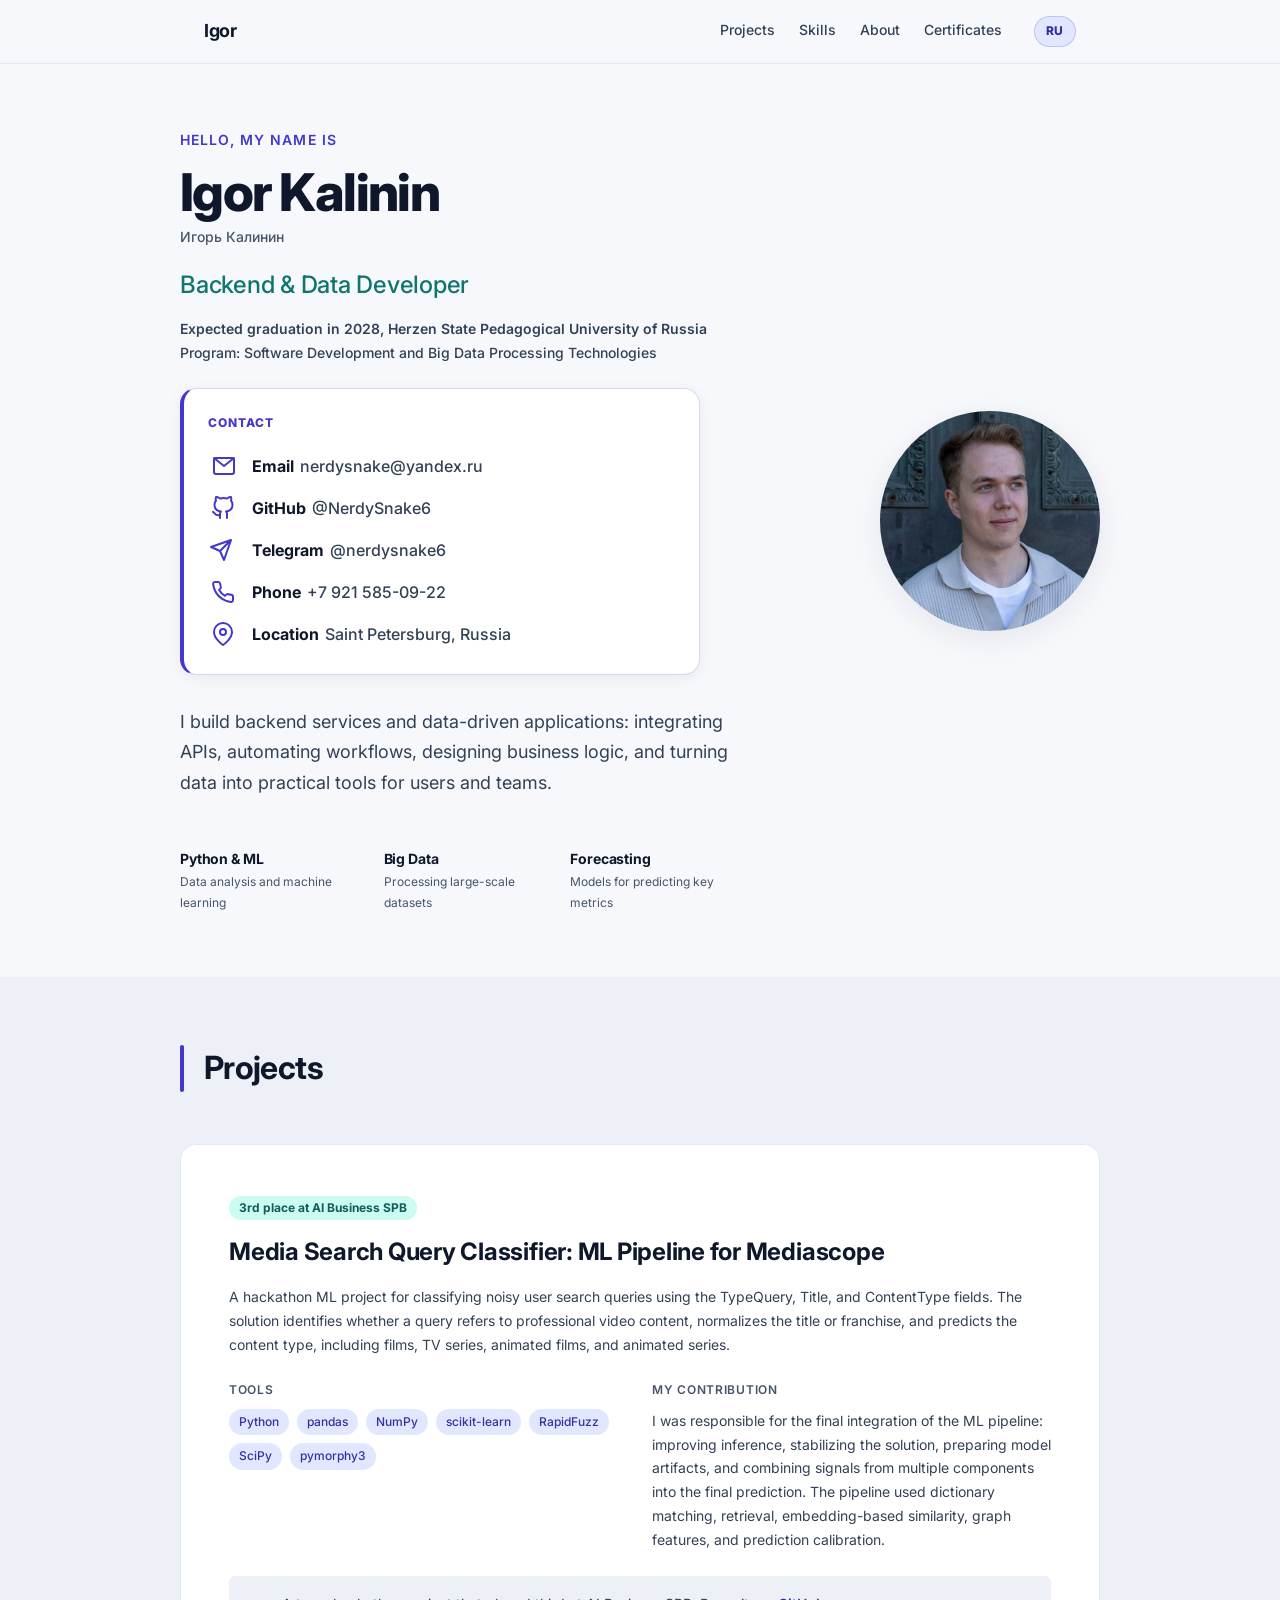
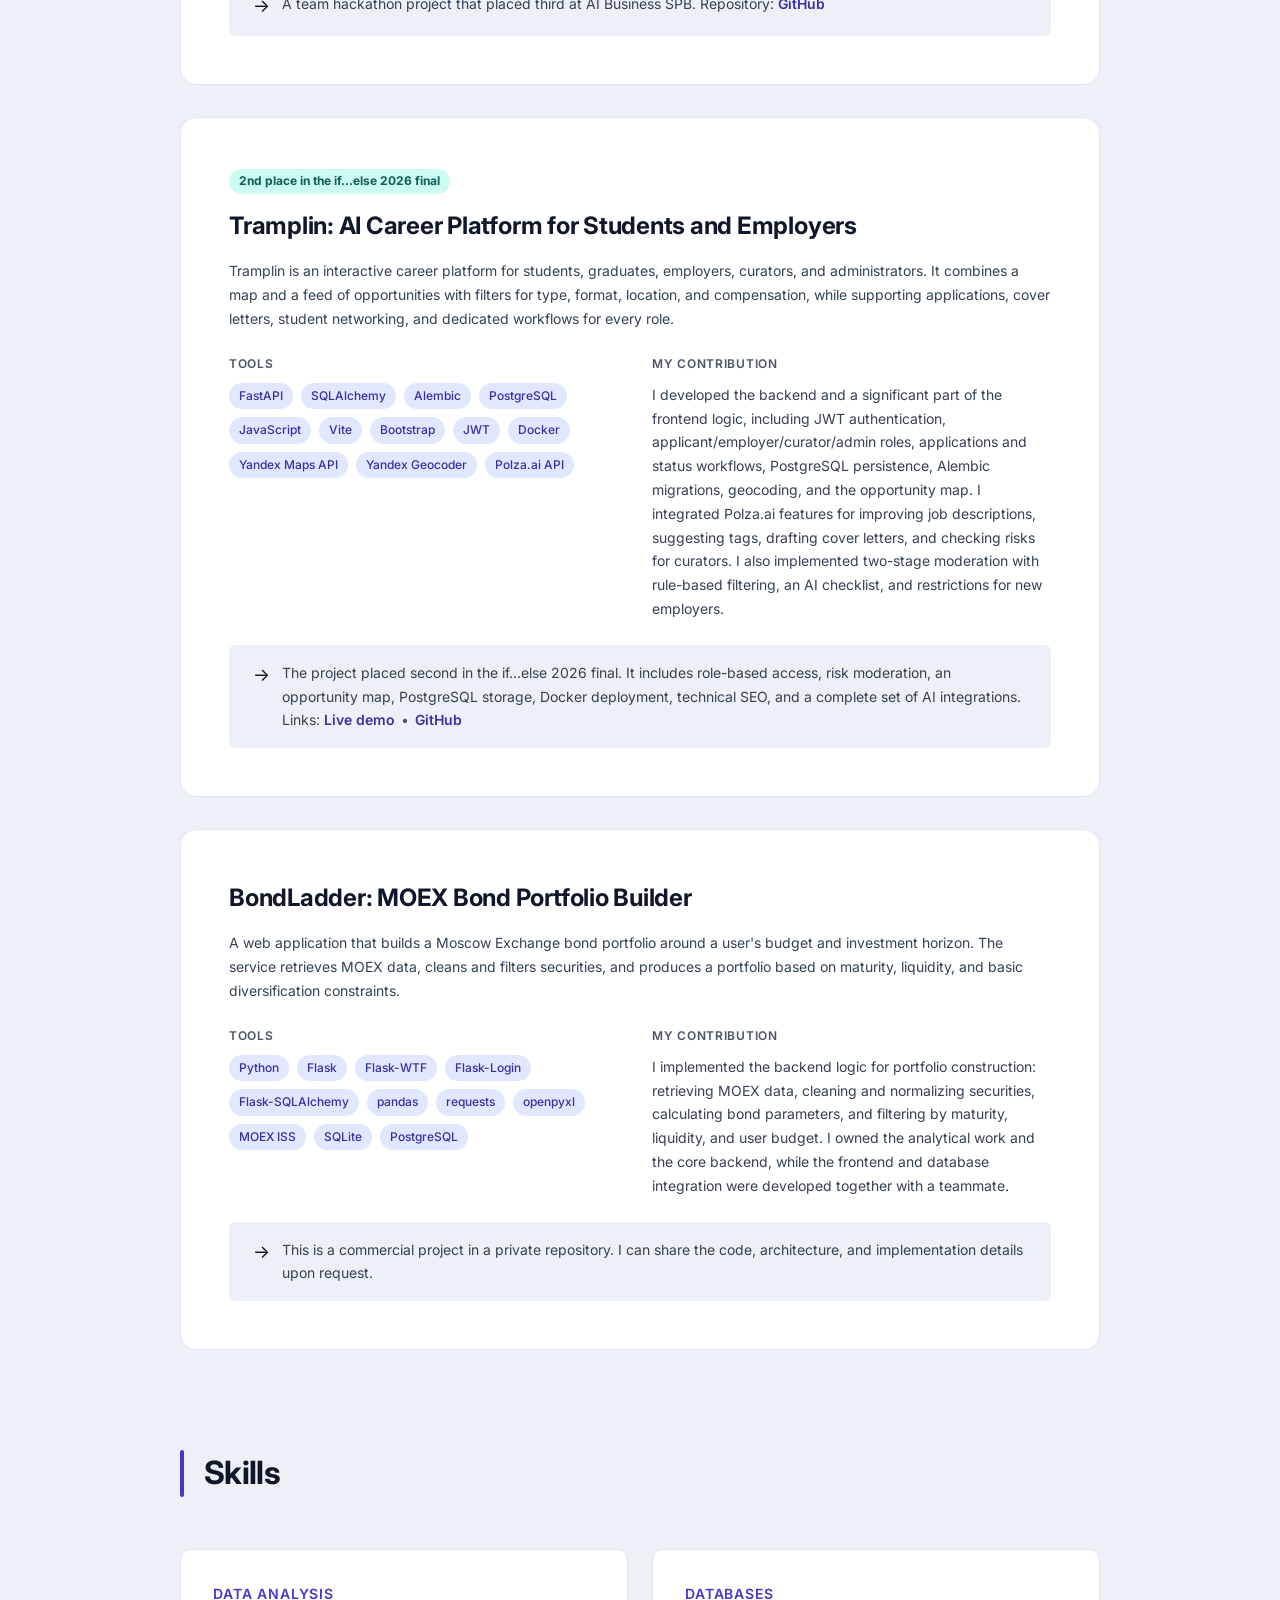
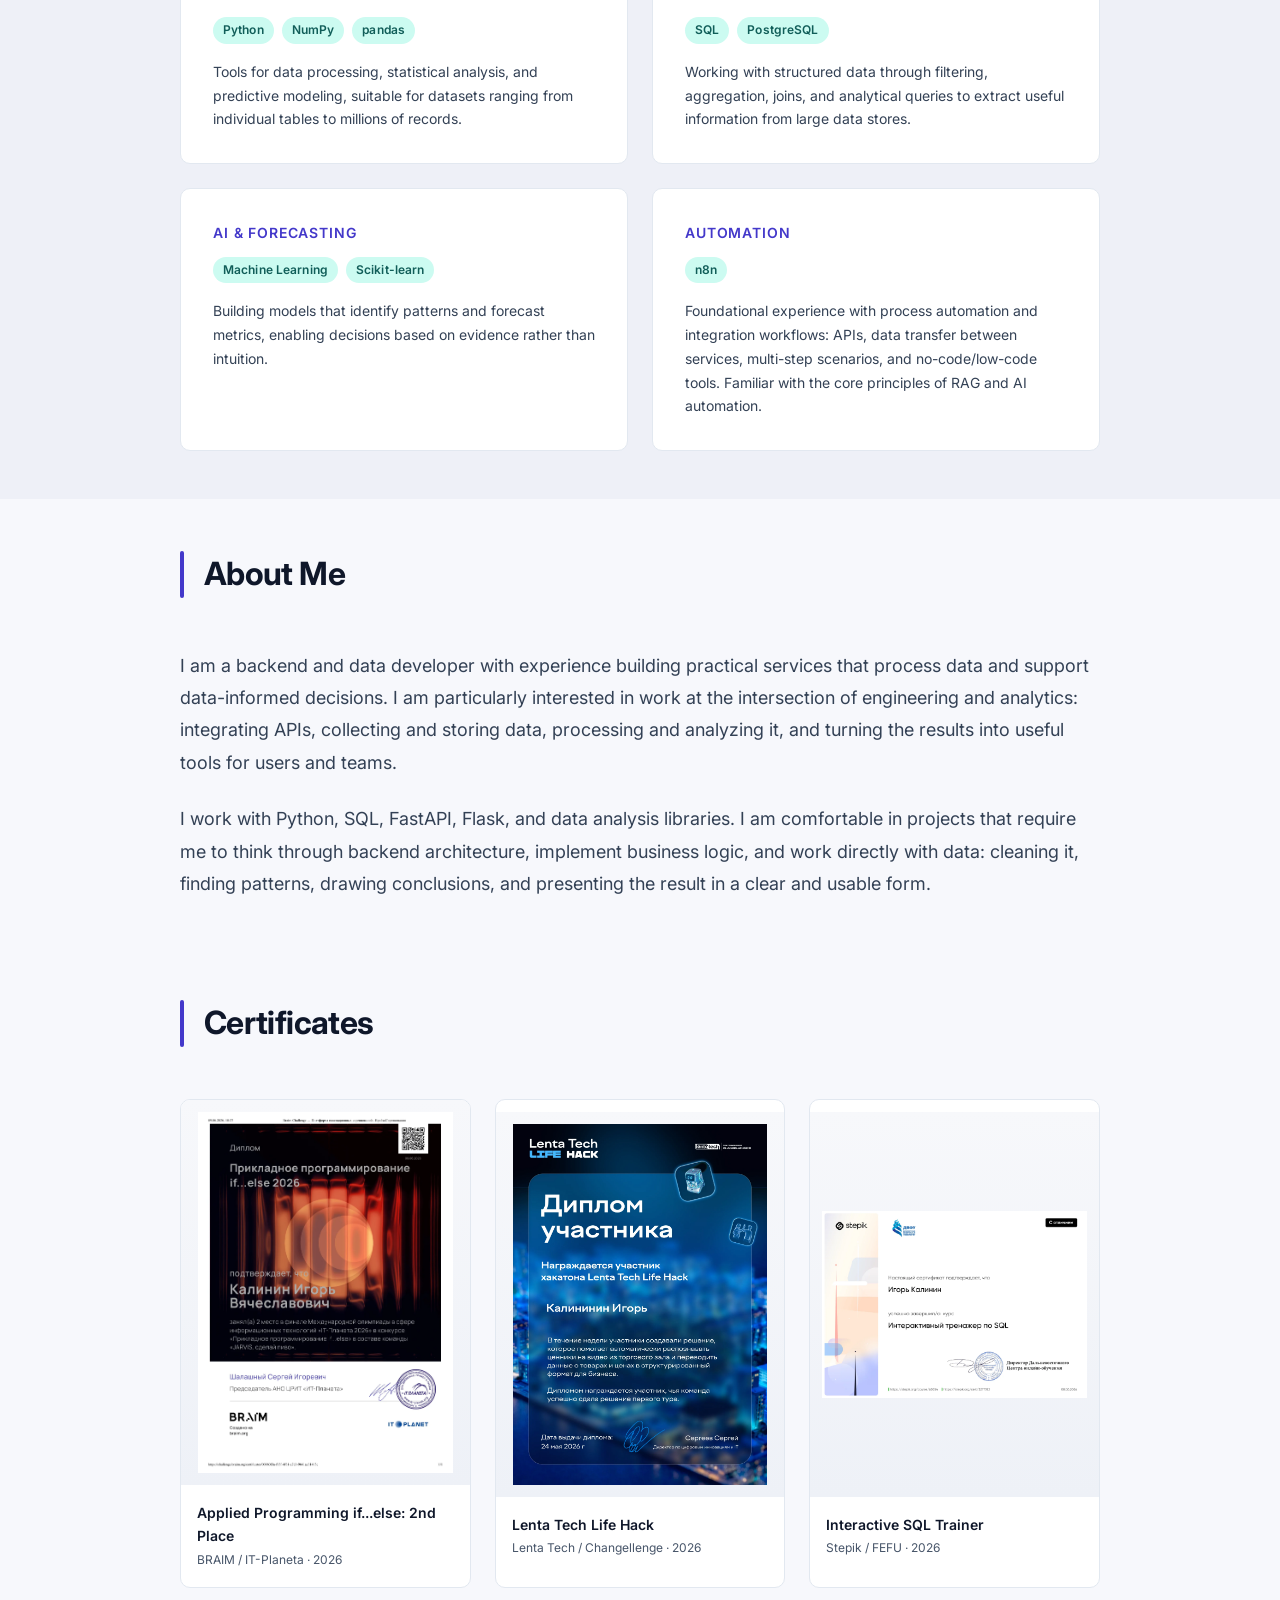
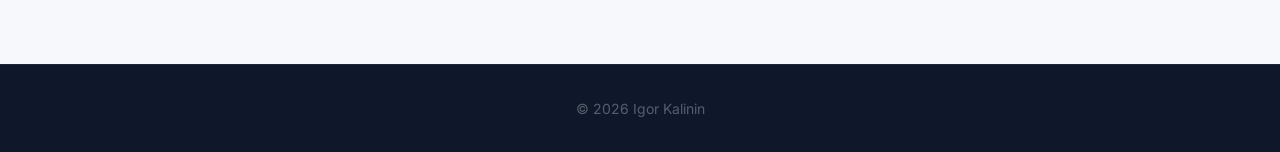
==== en/index.html @ d87d1bda "feat: add English portfolio version" ====
<!DOCTYPE html>
<html lang="en">
<head>
  <meta charset="UTF-8">
  <meta name="viewport" content="width=device-width, initial-scale=1.0">
  <meta name="description" content="Igor Kalinin is a Backend &amp; Data Developer. Explore projects in backend engineering, APIs, data analysis, and machine learning.">
  <meta name="author" content="Igor Kalinin">
  <title>Igor Kalinin: Backend &amp; Data Developer</title>
  <script>document.documentElement.classList.add('js');</script>
  <link rel="preconnect" href="https://fonts.googleapis.com">
  <link rel="preconnect" href="https://fonts.gstatic.com" crossorigin>
  <link href="https://fonts.googleapis.com/css2?family=Inter:wght@300;400;500;600;700;800&display=swap" rel="stylesheet">
  <link rel="stylesheet" href="../style.css?v=20260713-multilingual">
</head>
<body data-modal-close-label="Close dialog">
  <nav class="nav" id="nav" aria-label="Main navigation">
    <div class="nav__inner">
      <a href="#hero" class="nav__logo">Igor</a>
      <button
        class="nav__toggle"
        id="nav-toggle"
        type="button"
        aria-label="Open menu"
        data-open-label="Open menu"
        data-close-label="Close menu"
      >
        <span></span><span></span><span></span>
      </button>
      <ul class="nav__links" id="nav-links">
        <li><a href="#projects">Projects</a></li>
        <li><a href="#skills">Skills</a></li>
        <li><a href="#about">About</a></li>
        <li><a href="#certificates">Certificates</a></li>
        <li class="nav__language-item">
          <a class="nav__language-link" href="../ru/" hreflang="ru" lang="ru" data-language-switch aria-label="Переключиться на русский язык">RU</a>
        </li>
      </ul>
    </div>
  </nav>

  <header class="hero" id="hero">
    <div class="hero__inner">
      <div class="hero__content">
        <p class="hero__greeting">Hello, my name is</p>
        <h1 class="hero__name">Igor Kalinin</h1>
        <p class="hero__alternate-name" lang="ru">Игорь Калинин</p>
        <p class="hero__role">Backend &amp; Data Developer</p>
        <div class="hero__education">
          <span class="hero__education-line">Expected graduation in 2028, Herzen State Pedagogical University of Russia</span>
          <span class="hero__education-profile">Program: Software Development and Big Data Processing Technologies</span>
        </div>

        <div class="hero__contact-panel">
          <p class="hero__contact-kicker">Contact</p>
          <div class="hero__contacts">
            <a class="hero__contact" href="mailto:nerdysnake@yandex.ru">
              <span class="hero__contact-icon" aria-hidden="true">
                <svg viewBox="0 0 24 24"><rect x="2" y="4" width="20" height="16" rx="2"/><path d="M22 4l-10 8L2 4"/></svg>
              </span>
              <span class="hero__contact-body">
                <span class="hero__contact-label">Email</span>
                <span class="hero__contact-text">nerdysnake@yandex.ru</span>
              </span>
            </a>
            <a class="hero__contact" href="https://github.com/NerdySnake6" target="_blank" rel="noopener">
              <span class="hero__contact-icon" id="hero-contact-github-icon" aria-hidden="true">
                <svg viewBox="0 0 24 24"><path d="M9 19c-5 1.5-5-2.5-7-3m14 6v-3.87a3.37 3.37 0 0 0-.94-2.61c3.14-.35 6.44-1.54 6.44-7A5.44 5.44 0 0 0 20 4.77 5.07 5.07 0 0 0 19.91 1S18.73.65 16 2.48a13.38 13.38 0 0 0-7 0C6.27.65 5.09 1 5.09 1A5.07 5.07 0 0 0 5 4.77a5.44 5.44 0 0 0-1.5 3.78c0 5.42 3.3 6.61 6.44 7A3.37 3.37 0 0 0 9 18.13V22"/></svg>
              </span>
              <span class="hero__contact-body">
                <span class="hero__contact-label">GitHub</span>
                <span class="hero__contact-text">@NerdySnake6</span>
              </span>
            </a>
            <a class="hero__contact" href="https://t.me/nerdysnake6" target="_blank" rel="noopener">
              <span class="hero__contact-icon" id="hero-contact-telegram-icon" aria-hidden="true">
                <svg viewBox="0 0 24 24"><path d="M22 2L11 13M22 2l-7 20-4-9-9-4 20-7z"/></svg>
              </span>
              <span class="hero__contact-body">
                <span class="hero__contact-label">Telegram</span>
                <span class="hero__contact-text">@nerdysnake6</span>
              </span>
            </a>
            <a class="hero__contact" href="tel:+79215850922">
              <span class="hero__contact-icon" id="hero-contact-phone-icon" aria-hidden="true">
                <svg viewBox="0 0 24 24"><path d="M22 16.92v3a2 2 0 0 1-2.18 2 19.79 19.79 0 0 1-8.63-3.07 19.5 19.5 0 0 1-6-6A19.79 19.79 0 0 1 2.12 4.18 2 2 0 0 1 4.11 2h3a2 2 0 0 1 2 1.72c.13.96.35 1.9.66 2.81a2 2 0 0 1-.45 2.11L8.09 9.91a16 16 0 0 0 6 6l1.27-1.27a2 2 0 0 1 2.11-.45c.91.31 1.85.53 2.81.66A2 2 0 0 1 22 16.92z"/></svg>
              </span>
              <span class="hero__contact-body">
                <span class="hero__contact-label">Phone</span>
                <span class="hero__contact-text">+7 921 585-09-22</span>
              </span>
            </a>
            <div class="hero__contact">
              <span class="hero__contact-icon" id="hero-contact-location-icon" aria-hidden="true">
                <svg viewBox="0 0 24 24"><path d="M21 10c0 7-9 13-9 13s-9-6-9-13a9 9 0 0 1 18 0z"/><circle cx="12" cy="10" r="3"/></svg>
              </span>
              <span class="hero__contact-body">
                <span class="hero__contact-label">Location</span>
                <span class="hero__contact-text">Saint Petersburg, Russia</span>
              </span>
            </div>
          </div>
        </div>

        <p class="hero__tagline">I build backend services and data-driven applications: integrating APIs, automating workflows, designing business logic, and turning data into practical tools for users and teams.</p>
        <div class="hero__highlights">
          <div class="hero__highlight">
            <span class="hero__highlight-label">Python &amp; ML</span>
            <span class="hero__highlight-desc">Data analysis and machine learning</span>
          </div>
          <div class="hero__highlight">
            <span class="hero__highlight-label">Big Data</span>
            <span class="hero__highlight-desc">Processing large-scale datasets</span>
          </div>
          <div class="hero__highlight">
            <span class="hero__highlight-label">Forecasting</span>
            <span class="hero__highlight-desc">Models for predicting key metrics</span>
          </div>
        </div>
      </div>
      <div class="hero__photo-wrapper">
        <div class="hero__photo">
          <img src="../assets/photo-cropped-20260425.jpg" alt="Igor Kalinin" width="220" height="220">
        </div>
      </div>
    </div>
  </header>

  <main>
    <section class="section section--alt" id="projects">
      <div class="section__inner">
        <h2 class="section__title">Projects</h2>
        <div class="section__content projects__list">
          <article class="project">
            <div class="project__header">
              <div class="project__badge">3rd place at AI Business SPB</div>
              <h3 class="project__title">Media Search Query Classifier: ML Pipeline for Mediascope</h3>
              <p class="project__task">A hackathon ML project for classifying noisy user search queries using the TypeQuery, Title, and ContentType fields. The solution identifies whether a query refers to professional video content, normalizes the title or franchise, and predicts the content type, including films, TV series, animated films, and animated series.</p>
            </div>
            <div class="project__details">
              <div>
                <div class="project__detail-label">Tools</div>
                <div class="project__tools">
                  <span class="project__tool">Python</span><span class="project__tool">pandas</span><span class="project__tool">NumPy</span><span class="project__tool">scikit-learn</span><span class="project__tool">RapidFuzz</span><span class="project__tool">SciPy</span><span class="project__tool">pymorphy3</span>
                </div>
              </div>
              <div>
                <div class="project__detail-label">My contribution</div>
                <p class="project__detail-value">I was responsible for the final integration of the ML pipeline: improving inference, stabilizing the solution, preparing model artifacts, and combining signals from multiple components into the final prediction. The pipeline used dictionary matching, retrieval, embedding-based similarity, graph features, and prediction calibration.</p>
              </div>
            </div>
            <div class="project__result">
              <span class="project__result-icon" aria-hidden="true">→</span>
              <p class="project__result-text">A team hackathon project that placed third at AI Business SPB. Repository: <a href="https://github.com/NerdySnake6/AI_hackathon_ML_model" target="_blank" rel="noopener">GitHub</a></p>
            </div>
          </article>

          <article class="project">
            <div class="project__header">
              <div class="project__badge">2nd place in the if...else 2026 final</div>
              <h3 class="project__title">Tramplin: AI Career Platform for Students and Employers</h3>
              <p class="project__task">Tramplin is an interactive career platform for students, graduates, employers, curators, and administrators. It combines a map and a feed of opportunities with filters for type, format, location, and compensation, while supporting applications, cover letters, student networking, and dedicated workflows for every role.</p>
            </div>
            <div class="project__details">
              <div>
                <div class="project__detail-label">Tools</div>
                <div class="project__tools">
                  <span class="project__tool">FastAPI</span><span class="project__tool">SQLAlchemy</span><span class="project__tool">Alembic</span><span class="project__tool">PostgreSQL</span><span class="project__tool">JavaScript</span><span class="project__tool">Vite</span><span class="project__tool">Bootstrap</span><span class="project__tool">JWT</span><span class="project__tool">Docker</span><span class="project__tool">Yandex Maps API</span><span class="project__tool">Yandex Geocoder</span><span class="project__tool">Polza.ai API</span>
                </div>
              </div>
              <div>
                <div class="project__detail-label">My contribution</div>
                <p class="project__detail-value">I developed the backend and a significant part of the frontend logic, including JWT authentication, applicant/employer/curator/admin roles, applications and status workflows, PostgreSQL persistence, Alembic migrations, geocoding, and the opportunity map. I integrated Polza.ai features for improving job descriptions, suggesting tags, drafting cover letters, and checking risks for curators. I also implemented two-stage moderation with rule-based filtering, an AI checklist, and restrictions for new employers.</p>
              </div>
            </div>
            <div class="project__result">
              <span class="project__result-icon" aria-hidden="true">→</span>
              <p class="project__result-text">The project placed second in the if...else 2026 final. It includes role-based access, risk moderation, an opportunity map, PostgreSQL storage, Docker deployment, technical SEO, and a complete set of AI integrations. Links: <a href="https://tramplin.site/" target="_blank" rel="noopener">Live demo</a><span class="project__link-separator">•</span><a href="https://github.com/NerdySnake6/Tramplin-ai-career-platform" target="_blank" rel="noopener">GitHub</a></p>
            </div>
          </article>

          <article class="project">
            <div class="project__header">
              <h3 class="project__title">BondLadder: MOEX Bond Portfolio Builder</h3>
              <p class="project__task">A web application that builds a Moscow Exchange bond portfolio around a user's budget and investment horizon. The service retrieves MOEX data, cleans and filters securities, and produces a portfolio based on maturity, liquidity, and basic diversification constraints.</p>
            </div>
            <div class="project__details">
              <div>
                <div class="project__detail-label">Tools</div>
                <div class="project__tools">
                  <span class="project__tool">Python</span><span class="project__tool">Flask</span><span class="project__tool">Flask-WTF</span><span class="project__tool">Flask-Login</span><span class="project__tool">Flask-SQLAlchemy</span><span class="project__tool">pandas</span><span class="project__tool">requests</span><span class="project__tool">openpyxl</span><span class="project__tool">MOEX ISS</span><span class="project__tool">SQLite</span><span class="project__tool">PostgreSQL</span>
                </div>
              </div>
              <div>
                <div class="project__detail-label">My contribution</div>
                <p class="project__detail-value">I implemented the backend logic for portfolio construction: retrieving MOEX data, cleaning and normalizing securities, calculating bond parameters, and filtering by maturity, liquidity, and user budget. I owned the analytical work and the core backend, while the frontend and database integration were developed together with a teammate.</p>
              </div>
            </div>
            <div class="project__result">
              <span class="project__result-icon" aria-hidden="true">→</span>
              <p class="project__result-text">This is a commercial project in a private repository. I can share the code, architecture, and implementation details upon request.</p>
            </div>
          </article>
        </div>
      </div>
    </section>

    <section class="section section--alt" id="skills">
      <div class="section__inner">
        <h2 class="section__title">Skills</h2>
        <div class="section__content skills__grid">
          <article class="skill-card">
            <h3 class="skill-card__category">Data Analysis</h3>
            <div class="skill-card__techs"><span class="skill-card__tech">Python</span><span class="skill-card__tech">NumPy</span><span class="skill-card__tech">pandas</span></div>
            <p class="skill-card__desc">Tools for data processing, statistical analysis, and predictive modeling, suitable for datasets ranging from individual tables to millions of records.</p>
          </article>
          <article class="skill-card">
            <h3 class="skill-card__category">Databases</h3>
            <div class="skill-card__techs"><span class="skill-card__tech">SQL</span><span class="skill-card__tech">PostgreSQL</span></div>
            <p class="skill-card__desc">Working with structured data through filtering, aggregation, joins, and analytical queries to extract useful information from large data stores.</p>
          </article>
          <article class="skill-card">
            <h3 class="skill-card__category">AI &amp; Forecasting</h3>
            <div class="skill-card__techs"><span class="skill-card__tech">Machine Learning</span><span class="skill-card__tech">Scikit-learn</span></div>
            <p class="skill-card__desc">Building models that identify patterns and forecast metrics, enabling decisions based on evidence rather than intuition.</p>
          </article>
          <article class="skill-card">
            <h3 class="skill-card__category">Automation</h3>
            <div class="skill-card__techs"><span class="skill-card__tech">n8n</span></div>
            <p class="skill-card__desc">Foundational experience with process automation and integration workflows: APIs, data transfer between services, multi-step scenarios, and no-code/low-code tools. Familiar with the core principles of RAG and AI automation.</p>
          </article>
        </div>
      </div>
    </section>

    <section class="section" id="about">
      <div class="section__inner">
        <h2 class="section__title">About Me</h2>
        <div class="section__content about__text">
          <p>I am a backend and data developer with experience building practical services that process data and support data-informed decisions. I am particularly interested in work at the intersection of engineering and analytics: integrating APIs, collecting and storing data, processing and analyzing it, and turning the results into useful tools for users and teams.</p>
          <p>I work with Python, SQL, FastAPI, Flask, and data analysis libraries. I am comfortable in projects that require me to think through backend architecture, implement business logic, and work directly with data: cleaning it, finding patterns, drawing conclusions, and presenting the result in a clear and usable form.</p>
        </div>
      </div>
    </section>

    <section class="section" id="certificates">
      <div class="section__inner">
        <h2 class="section__title">Certificates</h2>
        <div class="section__content certificates__grid">
          <button class="certificate" type="button" aria-label="Open certificate: Applied Programming if...else, 2nd place" data-certificate-image="../assets/certificates/braim-if-else-final-2-place.webp" data-certificate-title="Applied Programming if...else: 2nd Place" data-certificate-meta="BRAIM / IT-Planeta · 2026">
            <span class="certificate__image"><img src="../assets/certificates/braim-if-else-final-2-place.webp" alt="Certificate for second place in Applied Programming if...else" loading="lazy"></span>
            <span class="certificate__info"><span class="certificate__title">Applied Programming if...else: 2nd Place</span><span class="certificate__meta">BRAIM / IT-Planeta · 2026</span></span>
          </button>
          <button class="certificate" type="button" aria-label="Open certificate: Lenta Tech Life Hack" data-certificate-image="../assets/certificates/lenta-tech-life-hack.webp" data-certificate-title="Lenta Tech Life Hack" data-certificate-meta="Lenta Tech / Changellenge · 2026">
            <span class="certificate__image"><img src="../assets/certificates/lenta-tech-life-hack.webp" alt="Lenta Tech Life Hack certificate" loading="lazy"></span>
            <span class="certificate__info"><span class="certificate__title">Lenta Tech Life Hack</span><span class="certificate__meta">Lenta Tech / Changellenge · 2026</span></span>
          </button>
          <button class="certificate" type="button" aria-label="Open certificate: Interactive SQL Trainer" data-certificate-image="../assets/certificates/stepik-sql-trainer.webp" data-certificate-title="Interactive SQL Trainer" data-certificate-meta="Stepik / FEFU · 2026">
            <span class="certificate__image"><img src="../assets/certificates/stepik-sql-trainer.webp" alt="Interactive SQL Trainer certificate" loading="lazy"></span>
            <span class="certificate__info"><span class="certificate__title">Interactive SQL Trainer</span><span class="certificate__meta">Stepik / FEFU · 2026</span></span>
          </button>
          <button class="certificate" type="button" aria-label="Open certificate: AI Business SPB, 3rd place" data-certificate-image="../assets/certificates/ai-business-spb-prize.png" data-certificate-title="AI Business SPB: 3rd Place" data-certificate-meta="Yandex AI Studio / IT-Dialog · 2026">
            <span class="certificate__image"><img src="../assets/certificates/ai-business-spb-prize.png" alt="Certificate for third place at AI Business SPB" loading="lazy"></span>
            <span class="certificate__info"><span class="certificate__title">AI Business SPB: 3rd Place</span><span class="certificate__meta">Yandex AI Studio / IT-Dialog · 2026</span></span>
          </button>
          <button class="certificate" type="button" aria-label="Open certificate: Postgres Pro DBMS" data-certificate-image="../assets/certificates/braim-postgres-pro.png" data-certificate-title="Postgres Pro DBMS" data-certificate-meta="BRAIM / IT-Planeta · 2026">
            <span class="certificate__image"><img src="../assets/certificates/braim-postgres-pro.png" alt="Postgres Pro DBMS certificate" loading="lazy"></span>
            <span class="certificate__info"><span class="certificate__title">Postgres Pro DBMS</span><span class="certificate__meta">BRAIM / IT-Planeta · 2026</span></span>
          </button>
        </div>
      </div>
    </section>
  </main>

  <footer class="footer">
    <div class="footer__inner">
      <p class="footer__copy">© <span id="footer-year">2026</span> Igor Kalinin</p>
    </div>
  </footer>

  <script src="../app.js?v=20260713-multilingual"></script>
</body>
</html>
---- style.css ----
/* ============================================================
   style.css - Авторская дизайн-система
   Концепция: "Precision" - интеллектуальный, строгий, современный
   ============================================================ */

/* ----------------------------------------------------------
   CSS Custom Properties (Design Tokens)
   ---------------------------------------------------------- */
:root {
  /* Палитра */
  --bg-primary: #f7f8fc;
  --bg-secondary: #eef0f7;
  --bg-surface: #ffffff;
  --bg-surface-hover: #f9fafd;

  --text-primary: #0f172a;
  --text-secondary: #334155;
  --text-tertiary: #475569;

  --accent: #4338ca;
  --accent-soft: #e0e7ff;
  --accent-text: #3730a3;

  --teal: #0f766e;
  --teal-soft: #ccfbf1;
  --teal-text: #115e59;

  --border: #e2e8f0;
  --border-subtle: #f1f5f9;

  /* Тени */
  --shadow-sm: 0 1px 2px rgba(15, 23, 42, 0.04);
  --shadow-md: 0 4px 16px rgba(15, 23, 42, 0.06);
  --shadow-lg: 0 8px 32px rgba(15, 23, 42, 0.08);

  /* Типографика */
  --font: 'Inter', -apple-system, BlinkMacSystemFont, 'Segoe UI', sans-serif;
  --fs-xs: 0.75rem;
  --fs-sm: 0.875rem;
  --fs-base: 1rem;
  --fs-md: 1.125rem;
  --fs-lg: 1.25rem;
  --fs-xl: 1.5rem;
  --fs-2xl: 2rem;
  --fs-3xl: 2.5rem;
  --fs-4xl: 3.25rem;

  /* Spacing */
  --space-xs: 0.5rem;
  --space-sm: 0.75rem;
  --space-md: 1rem;
  --space-lg: 1.5rem;
  --space-xl: 2rem;
  --space-2xl: 3rem;
  --space-3xl: 4rem;
  --space-4xl: 6rem;

  /* Layout */
  --max-width: 920px;
  --nav-height: 64px;

  /* Radii */
  --radius-sm: 6px;
  --radius-md: 10px;
  --radius-lg: 16px;

  /* Transitions */
  --ease: cubic-bezier(0.22, 1, 0.36, 1);
  --duration: 0.3s;
}

/* ----------------------------------------------------------
   Reset & Base
   ---------------------------------------------------------- */
*,
*::before,
*::after {
  margin: 0;
  padding: 0;
  box-sizing: border-box;
}

html {
  scroll-behavior: smooth;
  -webkit-font-smoothing: antialiased;
  -moz-osx-font-smoothing: grayscale;
  scroll-padding-top: var(--nav-height);
}

body {
  font-family: var(--font);
  font-size: var(--fs-base);
  line-height: 1.7;
  color: var(--text-primary);
  background-color: var(--bg-primary);
}

body.modal-open {
  overflow: hidden;
}

a {
  color: var(--accent);
  text-decoration: none;
  transition: color var(--duration) var(--ease);
}

a:hover {
  color: var(--accent-text);
}

img {
  max-width: 100%;
  display: block;
}

/* ----------------------------------------------------------
   LANGUAGE ENTRY
   ---------------------------------------------------------- */
.language-page {
  min-height: 100vh;
  background:
    radial-gradient(circle at top left, rgba(67, 56, 202, 0.14), transparent 36%),
    radial-gradient(circle at bottom right, rgba(15, 118, 110, 0.12), transparent 34%),
    var(--bg-primary);
}

.language-entry {
  min-height: 100vh;
  display: grid;
  place-items: center;
  padding: var(--space-xl);
}

.language-entry__card {
  width: min(680px, 100%);
  padding: clamp(var(--space-xl), 7vw, var(--space-3xl));
  background: rgba(255, 255, 255, 0.94);
  border: 1px solid var(--border);
  border-radius: var(--radius-lg);
  box-shadow: var(--shadow-lg);
  text-align: center;
}

.language-entry__eyebrow {
  margin-bottom: var(--space-sm);
  color: var(--accent);
  font-size: var(--fs-xs);
  font-weight: 800;
  letter-spacing: 0.12em;
  text-transform: uppercase;
}

.language-entry__title {
  color: var(--text-primary);
  font-size: clamp(2rem, 6vw, var(--fs-3xl));
  line-height: 1.15;
  letter-spacing: -0.035em;
}

.language-entry__title span {
  white-space: nowrap;
}

.language-entry__role {
  margin-top: var(--space-sm);
  color: var(--teal);
  font-size: var(--fs-lg);
  font-weight: 600;
}

.language-entry__prompt {
  margin-top: var(--space-2xl);
  color: var(--text-secondary);
}

.language-entry__actions {
  display: grid;
  grid-template-columns: repeat(2, minmax(0, 1fr));
  gap: var(--space-md);
  margin-top: var(--space-lg);
  text-align: left;
}

.language-entry__link {
  display: grid;
  grid-template-columns: auto 1fr;
  align-items: center;
  gap: var(--space-md);
  min-height: 92px;
  padding: var(--space-md);
  color: var(--text-primary);
  background: var(--bg-primary);
  border: 1px solid var(--border);
  border-radius: var(--radius-md);
  transition: border-color var(--duration) var(--ease), box-shadow var(--duration) var(--ease), transform var(--duration) var(--ease);
}

.language-entry__link:hover,
.language-entry__link:focus-visible {
  color: var(--text-primary);
  border-color: rgba(67, 56, 202, 0.4);
  box-shadow: var(--shadow-md);
  transform: translateY(-2px);
  outline: none;
}

.language-entry__link-code {
  display: grid;
  place-items: center;
  width: 44px;
  height: 44px;
  color: var(--accent-text);
  background: var(--accent-soft);
  border-radius: 50%;
  font-size: var(--fs-sm);
  font-weight: 800;
}

.language-entry__link strong,
.language-entry__link small {
  display: block;
}

.language-entry__link small {
  margin-top: 2px;
  color: var(--text-tertiary);
  line-height: 1.4;
}

/* ----------------------------------------------------------
   NAVIGATION
   ---------------------------------------------------------- */
.nav {
  position: fixed;
  top: 0;
  left: 0;
  right: 0;
  height: var(--nav-height);
  background: var(--bg-primary);
  border-bottom: 1px solid var(--border);
  z-index: 1000;
}

.nav__inner {
  max-width: var(--max-width);
  margin: 0 auto;
  padding: 0 var(--space-lg);
  height: 100%;
  display: flex;
  align-items: center;
  justify-content: space-between;
}

.nav__logo {
  font-weight: 700;
  font-size: var(--fs-md);
  color: var(--text-primary);
  letter-spacing: -0.02em;
}

.nav__logo:hover {
  color: var(--accent);
}

.nav__links {
  list-style: none;
  display: flex;
  gap: var(--space-lg);
}

.nav__links a {
  font-size: var(--fs-sm);
  font-weight: 500;
  color: var(--text-secondary);
  position: relative;
  padding: var(--space-xs) 0;
}

.nav__links a::after {
  content: '';
  position: absolute;
  bottom: 0;
  left: 0;
  width: 0;
  height: 2px;
  background: var(--accent);
  transition: width var(--duration) var(--ease);
}

.nav__links a:hover {
  color: var(--text-primary);
}

.nav__links a:hover::after {
  width: 100%;
}

.nav__language-item {
  margin-left: var(--space-xs);
}

.nav__links .nav__language-link {
  display: inline-flex;
  align-items: center;
  justify-content: center;
  min-width: 42px;
  padding: 0.3rem 0.55rem;
  color: var(--accent-text);
  background: var(--accent-soft);
  border: 1px solid rgba(67, 56, 202, 0.2);
  border-radius: 999px;
  font-size: var(--fs-xs);
  font-weight: 800;
  letter-spacing: 0.04em;
}

.nav__links .nav__language-link::after {
  display: none;
}

.nav__links .nav__language-link:hover,
.nav__links .nav__language-link:focus-visible {
  color: var(--accent-text);
  background: #c7d2fe;
  outline: none;
}

/* Mobile toggle */
.nav__toggle {
  display: none;
  flex-direction: column;
  align-items: center;
  justify-content: center;
  gap: 5px;
  background: none;
  border: 1px solid transparent;
  border-radius: var(--radius-sm);
  cursor: pointer;
  width: 40px;
  height: 40px;
  padding: 0;
  transition: border-color var(--duration) var(--ease), background var(--duration) var(--ease);
}

.nav__toggle:hover,
.nav__toggle:focus-visible,
.nav__toggle--open {
  background: var(--bg-surface);
  border-color: rgba(67, 56, 202, 0.35);
  outline: none;
}

.nav__toggle span {
  width: 22px;
  height: 2px;
  background: var(--text-primary);
  border-radius: 2px;
  transition: opacity var(--duration) var(--ease), transform var(--duration) var(--ease);
}

.nav__toggle--open span:nth-child(1) {
  transform: translateY(7px) rotate(45deg);
}

.nav__toggle--open span:nth-child(2) {
  opacity: 0;
}

.nav__toggle--open span:nth-child(3) {
  transform: translateY(-7px) rotate(-45deg);
}

/* ----------------------------------------------------------
   HERO
   ---------------------------------------------------------- */
.hero {
  min-height: 100vh;
  display: flex;
  align-items: center;
  padding: calc(var(--nav-height) + var(--space-3xl)) var(--space-lg) var(--space-3xl);
}

.hero__inner {
  max-width: var(--max-width);
  margin: 0 auto;
  width: 100%;
  display: flex;
  align-items: center;
  justify-content: space-between;
  gap: var(--space-3xl);
}

.hero__content {
  flex: 1;
  max-width: 560px;
}

.hero__greeting {
  font-size: var(--fs-sm);
  font-weight: 600;
  color: var(--accent);
  letter-spacing: 0.08em;
  text-transform: uppercase;
  margin-bottom: var(--space-sm);
}

.hero__name {
  font-size: var(--fs-4xl);
  font-weight: 800;
  color: var(--text-primary);
  letter-spacing: -0.03em;
  line-height: 1.1;
  margin-bottom: var(--space-md);
}

.hero__alternate-name {
  margin-top: calc(-1 * var(--space-sm));
  margin-bottom: var(--space-md);
  color: var(--text-tertiary);
  font-size: var(--fs-sm);
  font-weight: 500;
}

.hero__role {
  font-size: var(--fs-xl);
  font-weight: 500;
  color: var(--teal);
  margin-bottom: var(--space-sm);
  letter-spacing: -0.01em;
}

.hero__education {
  display: flex;
  flex-direction: column;
  gap: 2px;
  max-width: 620px;
  margin-bottom: var(--space-lg);
}

.hero__education-line {
  font-size: var(--fs-sm);
  font-weight: 600;
  color: var(--text-secondary);
  line-height: 1.6;
}

.hero__education-profile {
  font-size: var(--fs-sm);
  font-weight: 500;
  color: var(--text-secondary);
  line-height: 1.6;
}

.hero__tagline {
  font-size: var(--fs-md);
  color: var(--text-secondary);
  line-height: 1.7;
  margin-bottom: var(--space-2xl);
}

.hero__contact-panel {
  margin-bottom: var(--space-xl);
  padding: var(--space-lg);
  border-radius: var(--radius-lg);
  border: 1px solid rgba(67, 56, 202, 0.2);
  border-left: 4px solid var(--accent);
  background: #ffffff;
  box-shadow: var(--shadow-md);
  max-width: 520px;
}

.hero__contact-kicker {
  font-size: var(--fs-xs);
  font-weight: 800;
  color: var(--accent);
  letter-spacing: 0.08em;
  text-transform: uppercase;
  margin-bottom: var(--space-md);
}

.hero__contacts {
  display: flex;
  flex-direction: column;
  gap: 10px;
}

.hero__contact {
  display: grid;
  grid-template-columns: 32px minmax(0, 1fr);
  align-items: center;
  column-gap: var(--space-sm);
  min-height: auto;
  padding: 0;
  border-radius: 0;
  border: none;
  background: transparent;
  box-shadow: none;
  color: var(--text-secondary);
}

.hero__contact:hover {
  color: var(--text-primary);
  transform: none;
}

.hero__contact-icon {
  width: 32px;
  height: 32px;
  display: inline-flex;
  align-items: center;
  justify-content: center;
  flex-shrink: 0;
  margin-top: 0;
}

.hero__contact-icon svg {
  width: 24px;
  height: 24px;
  fill: none;
  stroke: var(--accent);
  stroke-width: 2;
  stroke-linecap: round;
  stroke-linejoin: round;
}

#hero-contact-github-icon svg,
#hero-contact-phone-icon svg,
#hero-contact-location-icon svg {
  transform: translateX(-1px);
}

#hero-contact-telegram-icon svg {
  transform: translateX(-3px);
}

.hero__contact-body {
  display: flex;
  align-items: baseline;
  flex-wrap: wrap;
  gap: 6px;
  min-width: 0;
}

.hero__contact-label {
  font-size: var(--fs-base);
  font-weight: 700;
  color: var(--text-primary);
  line-height: 1.4;
}

.hero__contact-text {
  font-size: var(--fs-base);
  font-weight: 500;
  color: var(--text-secondary);
  line-height: 1.4;
  overflow-wrap: anywhere;
}

.hero__highlights {
  display: flex;
  gap: var(--space-lg);
}

.hero__highlight {
  display: flex;
  flex-direction: column;
  gap: 2px;
}

.hero__highlight-label {
  font-size: var(--fs-sm);
  font-weight: 700;
  color: var(--text-primary);
  letter-spacing: -0.01em;
}

.hero__highlight-desc {
  font-size: var(--fs-xs);
  color: var(--text-tertiary);
  font-weight: 400;
}

/* Photo */
.hero__photo-wrapper {
  flex-shrink: 0;
}

.hero__photo {
  width: 220px;
  height: 220px;
  border-radius: 50%;
  background: linear-gradient(135deg, var(--accent-soft), var(--teal-soft));
  display: flex;
  align-items: center;
  justify-content: center;
  overflow: hidden;
  box-shadow: var(--shadow-lg);
  position: relative;
}

.hero__photo img {
  width: 100%;
  height: 100%;
  object-fit: cover;
}

.hero__photo-initials {
  font-size: var(--fs-3xl);
  font-weight: 700;
  color: var(--accent);
  letter-spacing: -0.02em;
}

/* ----------------------------------------------------------
   SECTIONS (common)
   ---------------------------------------------------------- */
.section {
  padding: var(--space-4xl) var(--space-lg);
}

.section--alt {
  background: var(--bg-secondary);
}

#projects.section {
  padding-top: var(--space-3xl);
  padding-bottom: var(--space-2xl);
}

#skills.section {
  padding-top: var(--space-2xl);
  padding-bottom: var(--space-2xl);
}

#about.section {
  padding-top: var(--space-2xl);
  padding-bottom: var(--space-2xl);
}

#certificates.section {
  padding-top: var(--space-2xl);
  padding-bottom: var(--space-3xl);
}

.section__inner {
  max-width: var(--max-width);
  margin: 0 auto;
}

.section__title {
  font-size: var(--fs-2xl);
  font-weight: 700;
  color: var(--text-primary);
  letter-spacing: -0.02em;
  margin-bottom: var(--space-2xl);
  position: relative;
  padding-left: var(--space-lg);
}

.section__title::before {
  content: '';
  position: absolute;
  left: 0;
  top: 4px;
  bottom: 4px;
  width: 4px;
  background: var(--accent);
  border-radius: 2px;
}

/* ----------------------------------------------------------
   ABOUT
   ---------------------------------------------------------- */
.about__text p {
  font-size: var(--fs-md);
  color: var(--text-secondary);
  line-height: 1.8;
  margin-bottom: var(--space-lg);
}

.about__text p:last-child {
  margin-bottom: 0;
}

/* ----------------------------------------------------------
   SKILLS
   ---------------------------------------------------------- */
.skills__grid {
  display: grid;
  grid-template-columns: 1fr 1fr;
  gap: var(--space-lg);
}

.skill-card {
  background: var(--bg-surface);
  border-radius: var(--radius-md);
  padding: var(--space-xl);
  border: 1px solid var(--border);
  transition: all var(--duration) var(--ease);
}

.skill-card:last-child:nth-child(odd) {
  grid-column: 1 / -1;
}

.skill-card:hover {
  box-shadow: var(--shadow-md);
  border-color: var(--accent-soft);
  transform: translateY(-2px);
}

.skill-card__category {
  font-size: var(--fs-sm);
  font-weight: 600;
  color: var(--accent);
  text-transform: uppercase;
  letter-spacing: 0.06em;
  margin-bottom: var(--space-sm);
}

.skill-card__techs {
  display: flex;
  flex-wrap: wrap;
  gap: var(--space-xs);
  margin-bottom: var(--space-md);
}

.skill-card__tech {
  font-size: var(--fs-xs);
  font-weight: 600;
  color: var(--teal-text);
  background: var(--teal-soft);
  padding: 3px 10px;
  border-radius: 100px;
  letter-spacing: 0.01em;
}

.skill-card__desc {
  font-size: var(--fs-sm);
  color: var(--text-secondary);
  line-height: 1.7;
}

/* ----------------------------------------------------------
   ACHIEVEMENTS
   ---------------------------------------------------------- */
.achievements__list {
  display: flex;
  flex-direction: column;
  gap: 0;
}

.achievement {
  display: grid;
  grid-template-columns: 80px 1fr;
  gap: var(--space-xl);
  padding: var(--space-xl) 0;
  border-bottom: 1px solid var(--border);
  position: relative;
}

.achievement:first-child {
  padding-top: 0;
}

.achievement:last-child {
  border-bottom: none;
}

.achievement__year {
  font-size: var(--fs-sm);
  font-weight: 700;
  color: var(--accent);
  padding-top: 2px;
}

.achievement__body {
  display: flex;
  flex-direction: column;
  gap: var(--space-xs);
}

.achievement__title {
  font-size: var(--fs-lg);
  font-weight: 600;
  color: var(--text-primary);
  letter-spacing: -0.01em;
}

.achievement__desc {
  font-size: var(--fs-sm);
  color: var(--text-secondary);
  line-height: 1.7;
}

.achievement__result {
  font-size: var(--fs-sm);
  font-weight: 600;
  color: var(--teal);
  display: inline-flex;
  align-items: center;
  gap: var(--space-xs);
}

.achievement__result::before {
  content: '';
  width: 6px;
  height: 6px;
  border-radius: 50%;
  background: var(--teal);
  flex-shrink: 0;
}

/* ----------------------------------------------------------
   PROJECTS
   ---------------------------------------------------------- */
.projects__list {
  display: flex;
  flex-direction: column;
  gap: var(--space-xl);
}

.project {
  background: var(--bg-surface);
  border-radius: var(--radius-lg);
  padding: var(--space-2xl);
  border: 1px solid var(--border);
  transition: all var(--duration) var(--ease);
}

.project:hover {
  box-shadow: var(--shadow-md);
  border-color: var(--accent-soft);
}

.project__header {
  margin-bottom: var(--space-lg);
}

.project__badge {
  display: inline-flex;
  align-items: center;
  width: fit-content;
  margin-bottom: var(--space-sm);
  padding: 4px 10px;
  border-radius: 100px;
  background: var(--teal-soft);
  color: var(--teal-text);
  font-size: var(--fs-xs);
  font-weight: 700;
  line-height: 1.4;
}

.project__title {
  font-size: var(--fs-xl);
  font-weight: 700;
  color: var(--text-primary);
  letter-spacing: -0.01em;
  margin-bottom: var(--space-sm);
}

.project__task {
  font-size: var(--fs-sm);
  color: var(--text-secondary);
  line-height: 1.7;
}

.project__details {
  display: grid;
  grid-template-columns: 1fr 1fr;
  gap: var(--space-lg);
  margin-bottom: var(--space-lg);
}

.project__detail-label {
  font-size: var(--fs-xs);
  font-weight: 600;
  color: var(--text-tertiary);
  text-transform: uppercase;
  letter-spacing: 0.06em;
  margin-bottom: var(--space-xs);
}

.project__detail-value {
  font-size: var(--fs-sm);
  color: var(--text-secondary);
  line-height: 1.7;
}

.project__tools {
  display: flex;
  flex-wrap: wrap;
  gap: var(--space-xs);
}

.project__tool {
  font-size: var(--fs-xs);
  font-weight: 500;
  color: var(--accent-text);
  background: var(--accent-soft);
  padding: 3px 10px;
  border-radius: 100px;
}

.project__result {
  background: var(--bg-secondary);
  border-radius: var(--radius-sm);
  padding: var(--space-md) var(--space-lg);
  display: flex;
  align-items: flex-start;
  gap: var(--space-sm);
}

.project__result-icon {
  font-size: var(--fs-md);
  flex-shrink: 0;
  line-height: 1.6;
}

.project__result-text {
  min-width: 0;
  font-size: var(--fs-sm);
  color: var(--text-secondary);
  line-height: 1.7;
  overflow-wrap: anywhere;
}

.project__result-text a {
  color: var(--accent-text);
  font-weight: 600;
  overflow-wrap: anywhere;
  word-break: break-word;
}

.project__result-text a:hover {
  color: var(--accent);
}

.project__link-separator {
  margin: 0 6px;
  color: var(--text-tertiary);
}

/* ----------------------------------------------------------
   CERTIFICATES
   ---------------------------------------------------------- */
.certificates__grid {
  display: flex;
  gap: var(--space-lg);
  overflow-x: auto;
  overflow-y: hidden;
  padding-bottom: var(--space-sm);
  scroll-padding-inline: var(--space-xs);
  scroll-snap-type: x mandatory;
  scrollbar-color: var(--accent-soft) transparent;
  scrollbar-width: thin;
}

.certificates__grid::-webkit-scrollbar {
  height: 8px;
}

.certificates__grid::-webkit-scrollbar-track {
  background: transparent;
}

.certificates__grid::-webkit-scrollbar-thumb {
  background: var(--accent-soft);
  border-radius: 999px;
}

.certificates__grid::-webkit-scrollbar-thumb:hover {
  background: rgba(67, 56, 202, 0.3);
}

.certificate {
  background: var(--bg-surface);
  border-radius: var(--radius-md);
  overflow: hidden;
  border: 1px solid var(--border);
  transition: all var(--duration) var(--ease);
  width: 100%;
  padding: 0;
  text-align: left;
  color: inherit;
  font: inherit;
  cursor: pointer;
  appearance: none;
  flex: 0 0 calc((100% - var(--space-lg) - var(--space-lg)) / 3);
  scroll-snap-align: start;
}

.certificate:hover,
.certificate:focus-visible {
  box-shadow: var(--shadow-md);
  transform: translateY(-2px);
}

.certificate:focus-visible {
  outline: 2px solid var(--accent);
  outline-offset: 3px;
}

.certificate__image {
  width: 100%;
  aspect-ratio: 3 / 4;
  background: linear-gradient(180deg, #f7f8fb 0%, #eef1f7 100%);
  display: flex;
  align-items: center;
  justify-content: center;
  overflow: hidden;
  padding: var(--space-sm);
}

.certificate__image img {
  width: 100%;
  height: 100%;
  object-fit: contain;
}

.certificate__info {
  display: block;
  padding: var(--space-md);
}

.certificate__title {
  display: block;
  font-size: var(--fs-sm);
  font-weight: 600;
  color: var(--text-primary);
  margin-bottom: 2px;
}

.certificate__meta {
  display: block;
  font-size: var(--fs-xs);
  color: var(--text-tertiary);
}

.certificates__empty {
  text-align: center;
  font-size: var(--fs-md);
  color: var(--text-tertiary);
  padding: var(--space-3xl) 0;
  font-style: italic;
}

.certificate-modal {
  position: fixed;
  inset: 0;
  background: rgba(12, 17, 29, 0.78);
  display: flex;
  align-items: center;
  justify-content: center;
  padding: var(--space-lg);
  z-index: 1200;
  opacity: 0;
  pointer-events: none;
  transition: opacity var(--duration) var(--ease);
}

.certificate-modal--open {
  opacity: 1;
  pointer-events: auto;
}

.certificate-modal__dialog {
  position: relative;
  width: min(760px, 100%);
  max-height: calc(100vh - 2 * var(--space-lg));
  background: #ffffff;
  border-radius: var(--radius-lg);
  box-shadow: var(--shadow-lg);
  overflow: auto;
  padding: var(--space-xl);
}

.certificate-modal__close {
  position: absolute;
  top: var(--space-md);
  right: var(--space-md);
  width: 40px;
  height: 40px;
  border: 0;
  border-radius: 999px;
  background: rgba(15, 23, 42, 0.08);
  color: var(--text-primary);
  font-size: 1.75rem;
  line-height: 1;
  cursor: pointer;
  transition: background var(--duration) var(--ease), transform var(--duration) var(--ease);
}

.certificate-modal__close:hover,
.certificate-modal__close:focus-visible {
  background: rgba(15, 23, 42, 0.14);
  transform: scale(1.05);
  outline: none;
}

.certificate-modal__image-wrap {
  background: linear-gradient(180deg, #f7f8fb 0%, #eef1f7 100%);
  border-radius: var(--radius-md);
  padding: var(--space-md);
}

.certificate-modal__image {
  width: 100%;
  height: auto;
  max-height: calc(100vh - 220px);
  object-fit: contain;
  margin: 0 auto;
}

.certificate-modal__info {
  padding-top: var(--space-lg);
}

.certificate-modal__title {
  font-size: var(--fs-lg);
  font-weight: 700;
  color: var(--text-primary);
}

.certificate-modal__meta {
  margin-top: var(--space-xs);
  font-size: var(--fs-sm);
  color: var(--text-secondary);
}

/* ----------------------------------------------------------
   FOOTER
   ---------------------------------------------------------- */
.footer {
  background: var(--text-primary);
  border-top: 1px solid rgba(255, 255, 255, 0.06);
  padding: var(--space-xl) var(--space-lg);
}

.footer__inner {
  max-width: var(--max-width);
  margin: 0 auto;
  text-align: center;
}

.footer__copy {
  font-size: var(--fs-sm);
  color: rgba(255, 255, 255, 0.3);
}

/* ----------------------------------------------------------
   ANIMATIONS - Hero
   ---------------------------------------------------------- */
.js .hero__content {
  opacity: 0;
  transform: translateX(-24px);
  transition: opacity 0.8s var(--ease), transform 0.8s var(--ease);
}

.js .hero__photo-wrapper {
  opacity: 0;
  transform: scale(0.9);
  transition: opacity 0.8s var(--ease) 0.2s, transform 0.8s var(--ease) 0.2s;
}

.js .hero--visible .hero__content {
  opacity: 1;
  transform: translateX(0);
}

.js .hero--visible .hero__photo-wrapper {
  opacity: 1;
  transform: scale(1);
}

/* ----------------------------------------------------------
   RESPONSIVE - Tablet (≤ 768px)
   ---------------------------------------------------------- */
@media (max-width: 768px) {
  :root {
    --fs-4xl: 2.25rem;
    --fs-3xl: 1.875rem;
    --fs-2xl: 1.5rem;
    --fs-xl: 1.25rem;
    --space-4xl: 3.5rem;
  }

  /* Nav mobile */
  .js .nav__toggle {
    display: flex;
  }

  .nav__links {
    gap: var(--space-sm);
    overflow-x: auto;
  }

  .nav__links a {
    font-size: var(--fs-xs);
  }

  .js .nav__links {
    position: fixed;
    top: var(--nav-height);
    left: 0;
    right: 0;
    background: var(--bg-primary);
    flex-direction: column;
    padding: var(--space-lg);
    gap: 0;
    border-bottom: 1px solid var(--border);
    transform: translateY(-100%);
    opacity: 0;
    pointer-events: none;
    transition: all var(--duration) var(--ease);
  }

  .js .nav__links--open {
    transform: translateY(0);
    opacity: 1;
    pointer-events: auto;
  }

  .js .nav__links li {
    border-bottom: 1px solid var(--border-subtle);
  }

  .js .nav__links li:last-child {
    border-bottom: none;
  }

  .nav__language-item {
    margin-left: 0;
  }

  .js .nav__links a {
    display: block;
    padding: var(--space-md) 0;
    font-size: var(--fs-base);
  }

  .js .nav__links a::after {
    display: none;
  }

  /* Hero */
  .hero {
    min-height: auto;
    padding-top: calc(var(--nav-height) + var(--space-2xl));
    padding-bottom: var(--space-2xl);
  }

  .hero__inner {
    flex-direction: column-reverse;
    text-align: center;
    gap: var(--space-xl);
  }

  .hero__content {
    max-width: 100%;
    align-items: center;
  }

  .hero__highlights {
    justify-content: center;
  }

  .hero__contacts {
    text-align: left;
  }

  .hero__photo {
    width: 160px;
    height: 160px;
  }

  .hero__tagline {
    font-size: var(--fs-base);
  }

  /* Skills */
  .skills__grid {
    grid-template-columns: 1fr;
  }

  /* Projects */
  .project__details {
    grid-template-columns: 1fr;
  }

  /* Certificates */
  .certificates__grid {
    scroll-padding-inline: 0;
  }

  .certificate {
    flex-basis: calc((100% - var(--space-lg)) / 2);
  }

  /* Achievements */
  .achievement {
    grid-template-columns: 60px 1fr;
    gap: var(--space-md);
  }
}

/* ----------------------------------------------------------
   RESPONSIVE - Mobile (≤ 480px)
   ---------------------------------------------------------- */
@media (max-width: 480px) {
  :root {
    --fs-4xl: 1.875rem;
    --fs-2xl: 1.375rem;
    --space-4xl: 2.5rem;
    --space-2xl: 2rem;
  }

  .hero {
    padding-top: calc(var(--nav-height) + var(--space-lg));
    padding-bottom: var(--space-xl);
  }

  .language-entry {
    padding: var(--space-md);
  }

  .language-entry__card {
    padding: var(--space-xl) var(--space-lg);
  }

  .language-entry__title span {
    display: block;
    margin-top: var(--space-xs);
    white-space: normal;
  }

  .language-entry__actions {
    grid-template-columns: 1fr;
  }

  .hero__inner {
    gap: var(--space-lg);
  }

  .hero__contact-panel {
    padding: var(--space-md);
    margin-bottom: var(--space-lg);
  }

  .hero__highlights {
    flex-direction: column;
    gap: var(--space-sm);
    align-items: center;
  }

  .hero__contacts {
    align-items: stretch;
  }

  .hero__contact {
    grid-template-columns: 32px minmax(0, 1fr);
  }

  .hero__contact-body {
    justify-content: flex-start;
  }

  .hero__highlight {
    align-items: center;
    text-align: center;
  }

  .hero__photo {
    width: 130px;
    height: 130px;
  }

  .hero__photo-initials {
    font-size: var(--fs-xl);
  }

  .section__title {
    font-size: var(--fs-xl);
    padding-left: var(--space-md);
    margin-bottom: var(--space-xl);
  }

  .project {
    padding: var(--space-lg);
  }

  .project__title {
    font-size: var(--fs-lg);
  }

  .certificates__grid {
    gap: var(--space-md);
  }

  .certificate {
    flex-basis: 100%;
  }

  .certificate__image {
    aspect-ratio: auto;
    height: clamp(220px, 72vw, 320px);
  }

  .achievement {
    grid-template-columns: 1fr;
    gap: var(--space-sm);
  }

  .achievement__year {
    font-size: var(--fs-xs);
  }

}
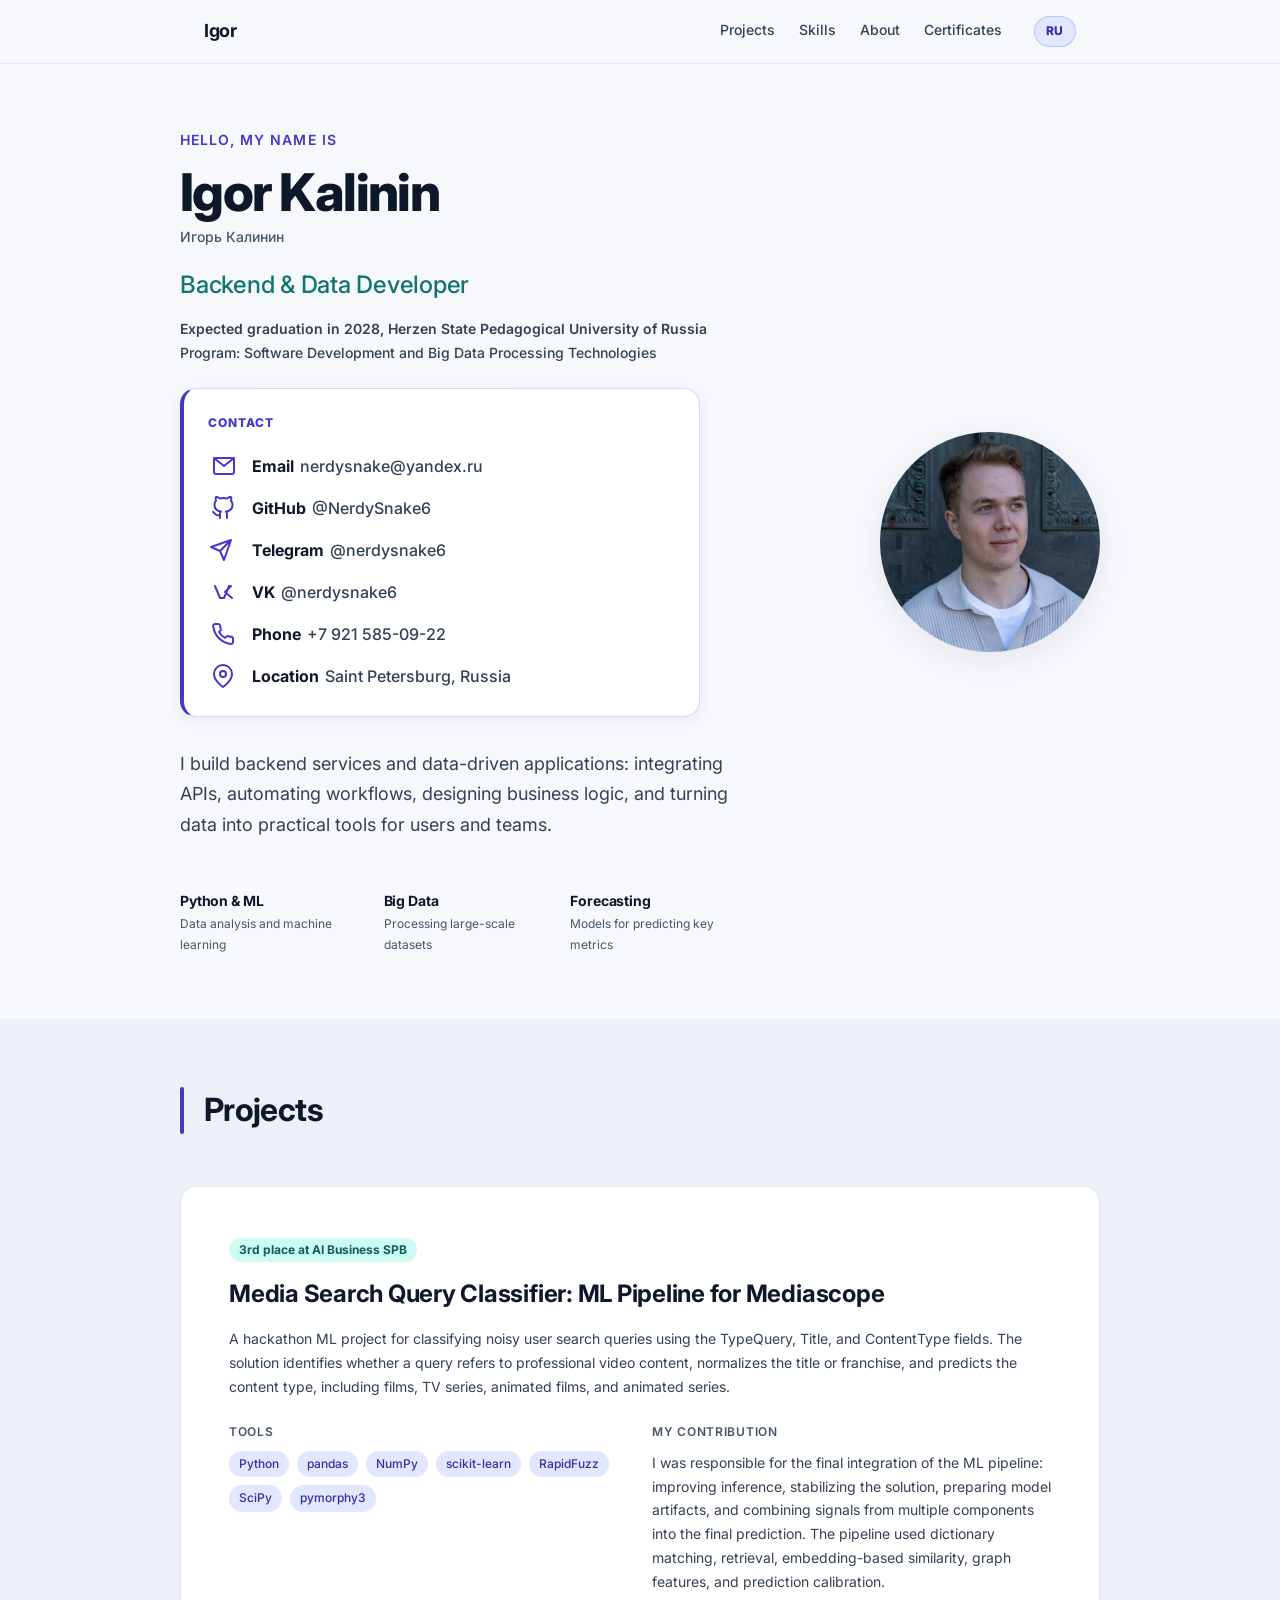
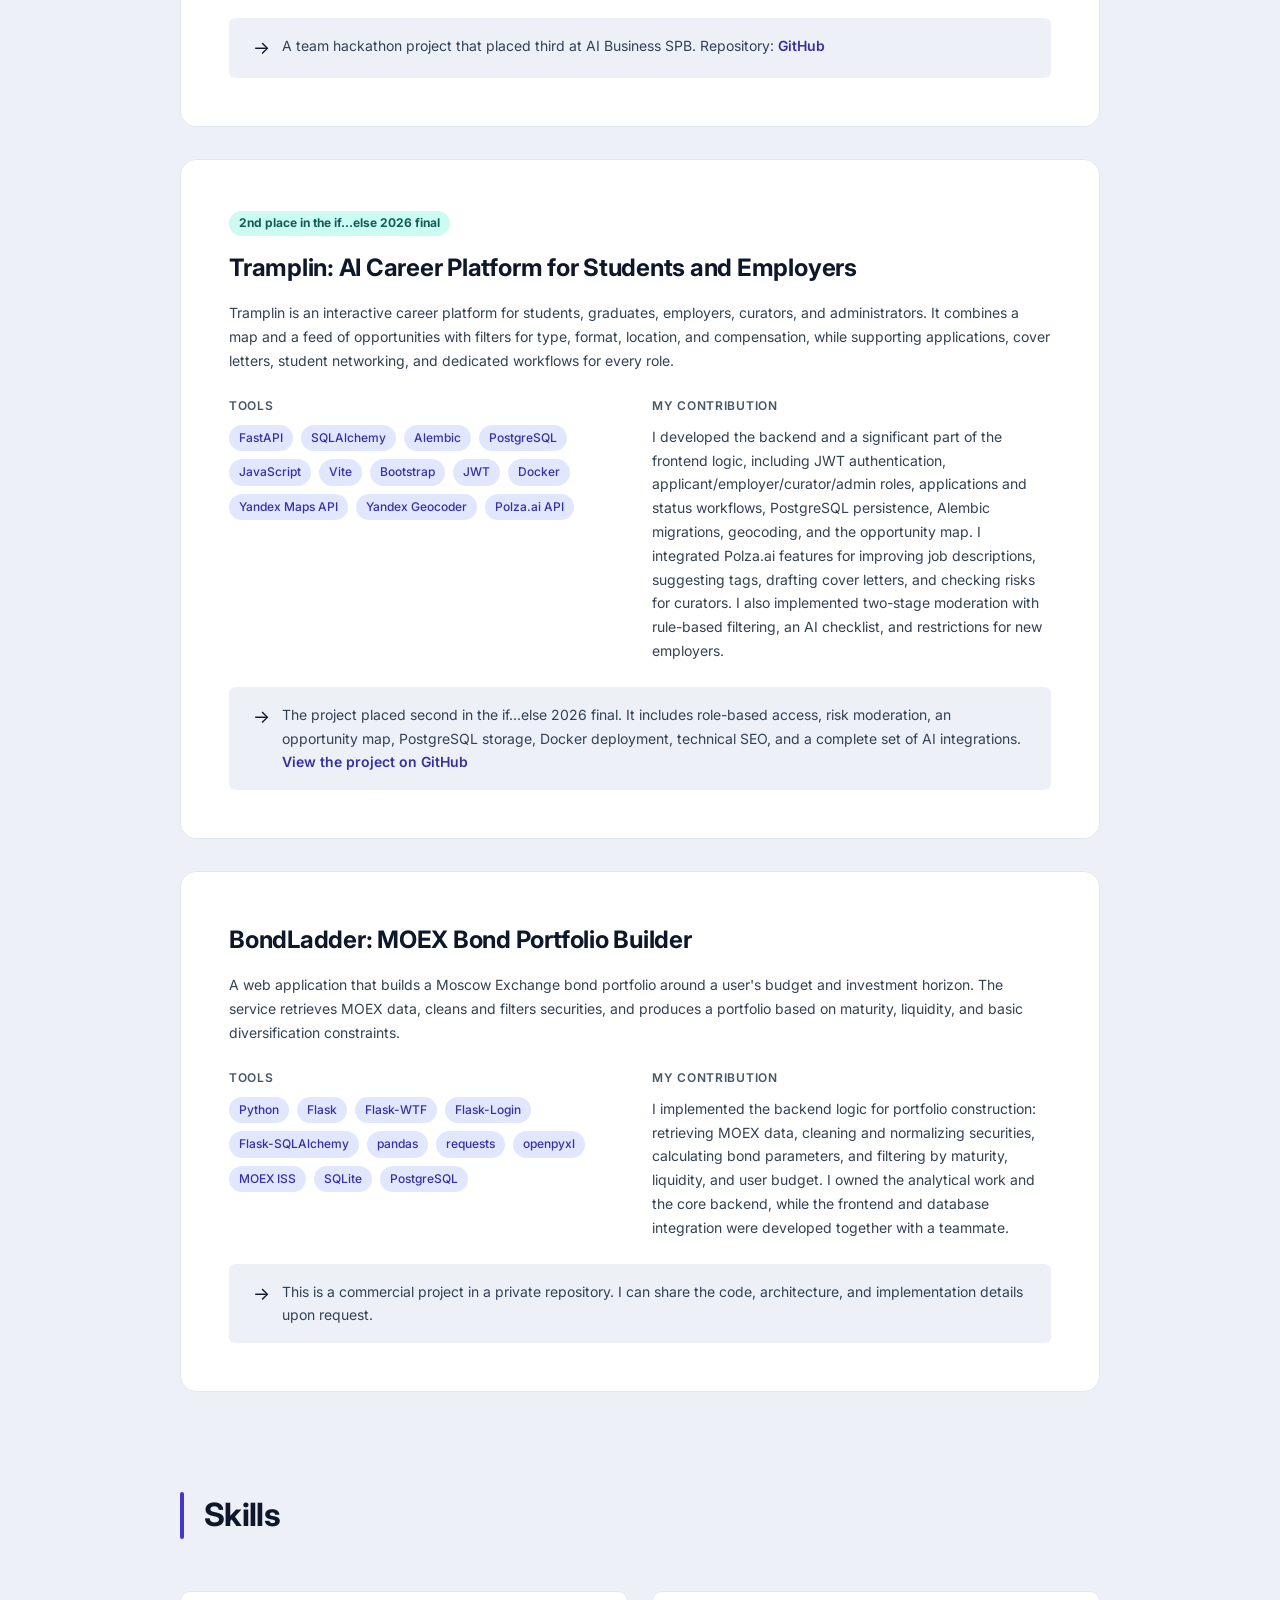
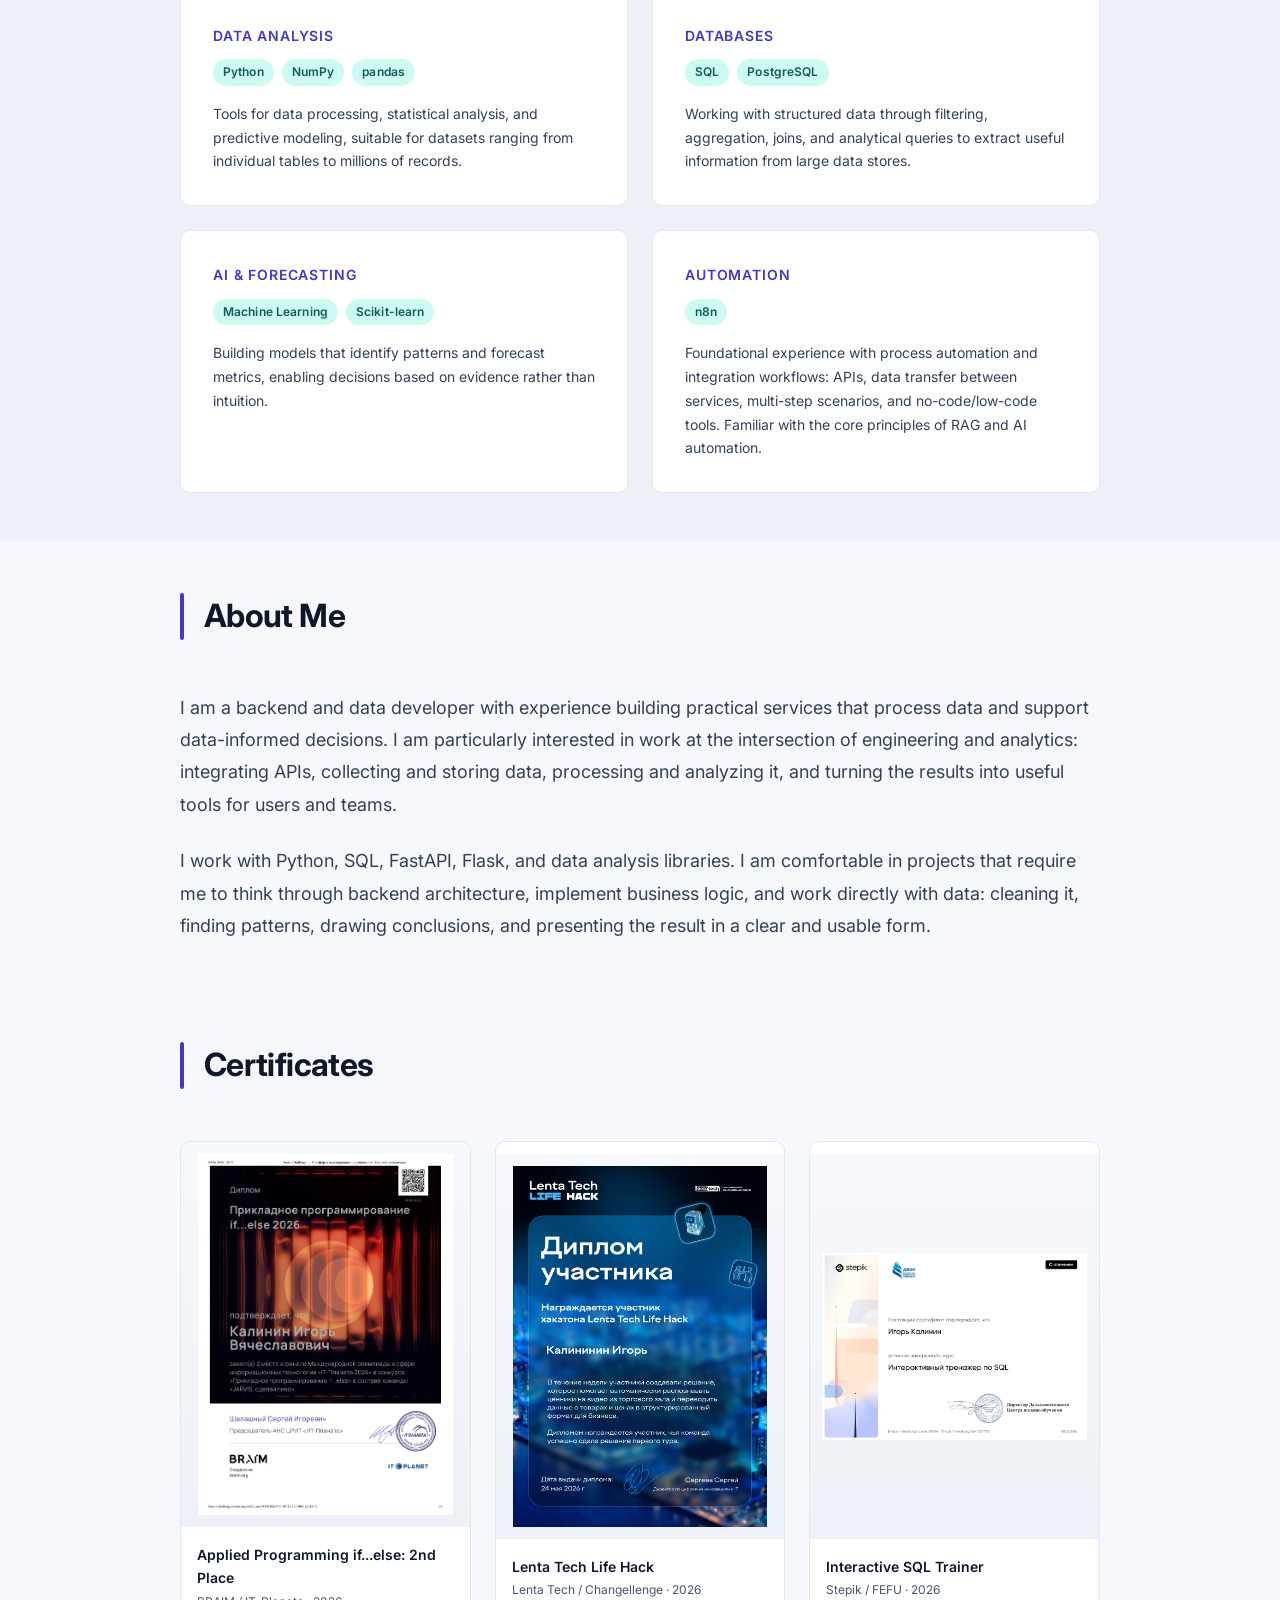
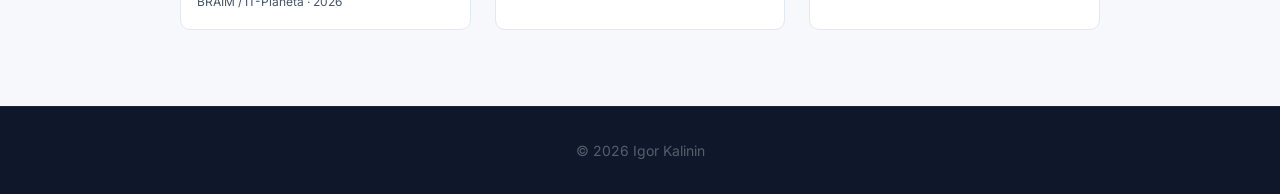
==== commit a3567eca: "fix: update portfolio contact links" ====
--- a/en/index.html
+++ b/en/index.html
@@ -3,14 +3,53 @@
 <head>
   <meta charset="UTF-8">
   <meta name="viewport" content="width=device-width, initial-scale=1.0">
-  <meta name="description" content="Igor Kalinin is a Backend &amp; Data Developer. Explore projects in backend engineering, APIs, data analysis, and machine learning.">
+  <meta name="description" content="Igor Kalinin — Backend &amp; Data Developer. Explore projects built with Python, FastAPI, PostgreSQL, data analysis, and machine learning.">
   <meta name="author" content="Igor Kalinin">
-  <title>Igor Kalinin: Backend &amp; Data Developer</title>
+  <title>Igor Kalinin — Backend &amp; Data Developer</title>
+  <link rel="canonical" href="https://nerdysnake6.github.io/en/">
+  <link rel="alternate" hreflang="ru" href="https://nerdysnake6.github.io/ru/">
+  <link rel="alternate" hreflang="en" href="https://nerdysnake6.github.io/en/">
+  <link rel="alternate" hreflang="x-default" href="https://nerdysnake6.github.io/">
+  <link rel="icon" type="image/svg+xml" href="../assets/favicon.svg">
+  <meta property="og:type" content="website">
+  <meta property="og:title" content="Igor Kalinin — Backend &amp; Data Developer">
+  <meta property="og:description" content="Igor Kalinin — Backend &amp; Data Developer. Explore projects built with Python, FastAPI, PostgreSQL, data analysis, and machine learning.">
+  <meta property="og:url" content="https://nerdysnake6.github.io/en/">
+  <meta property="og:site_name" content="Igor Kalinin / Игорь Калинин">
+  <meta property="og:locale" content="en_US">
+  <meta property="og:locale:alternate" content="ru_RU">
+  <meta property="og:image" content="https://nerdysnake6.github.io/assets/og/portfolio-preview-en.png">
+  <meta property="og:image:type" content="image/png">
+  <meta property="og:image:width" content="1200">
+  <meta property="og:image:height" content="630">
+  <meta property="og:image:alt" content="Igor Kalinin — Backend &amp; Data Developer">
+  <script type="application/ld+json">
+    {
+      "@context": "https://schema.org",
+      "@type": "ProfilePage",
+      "@id": "https://nerdysnake6.github.io/en/#profile-page",
+      "url": "https://nerdysnake6.github.io/en/",
+      "name": "Igor Kalinin — Backend & Data Developer",
+      "description": "Portfolio of backend and data developer Igor Kalinin.",
+      "inLanguage": "en",
+      "mainEntity": {
+        "@type": "Person",
+        "@id": "https://nerdysnake6.github.io/#igor-kalinin",
+        "name": "Igor Kalinin",
+        "alternateName": "Игорь Калинин",
+        "jobTitle": "Backend & Data Developer",
+        "description": "Backend and data developer working with Python, APIs, PostgreSQL, data analysis, and machine learning.",
+        "image": "https://nerdysnake6.github.io/assets/photo-cropped-20260425.jpg",
+        "url": "https://nerdysnake6.github.io/en/",
+        "sameAs": ["https://github.com/NerdySnake6", "https://vk.ru/nerdysnake6"]
+      }
+    }
+  </script>
   <script>document.documentElement.classList.add('js');</script>
   <link rel="preconnect" href="https://fonts.googleapis.com">
   <link rel="preconnect" href="https://fonts.gstatic.com" crossorigin>
   <link href="https://fonts.googleapis.com/css2?family=Inter:wght@300;400;500;600;700;800&display=swap" rel="stylesheet">
-  <link rel="stylesheet" href="../style.css?v=20260713-multilingual">
+  <link rel="stylesheet" href="../style.css?v=20260714-seo">
 </head>
 <body data-modal-close-label="Close dialog">
   <nav class="nav" id="nav" aria-label="Main navigation">
@@ -80,6 +119,15 @@
                 <span class="hero__contact-text">@nerdysnake6</span>
               </span>
             </a>
+            <a class="hero__contact" href="https://vk.ru/nerdysnake6" target="_blank" rel="noopener">
+              <span class="hero__contact-icon" id="hero-contact-vk-icon" aria-hidden="true">
+                <svg viewBox="0 0 24 24"><path d="M3 6l5 12h4l5-12M13 12l6-6M13 12l7 6"/></svg>
+              </span>
+              <span class="hero__contact-body">
+                <span class="hero__contact-label">VK</span>
+                <span class="hero__contact-text">@nerdysnake6</span>
+              </span>
+            </a>
             <a class="hero__contact" href="tel:+79215850922">
               <span class="hero__contact-icon" id="hero-contact-phone-icon" aria-hidden="true">
                 <svg viewBox="0 0 24 24"><path d="M22 16.92v3a2 2 0 0 1-2.18 2 19.79 19.79 0 0 1-8.63-3.07 19.5 19.5 0 0 1-6-6A19.79 19.79 0 0 1 2.12 4.18 2 2 0 0 1 4.11 2h3a2 2 0 0 1 2 1.72c.13.96.35 1.9.66 2.81a2 2 0 0 1-.45 2.11L8.09 9.91a16 16 0 0 0 6 6l1.27-1.27a2 2 0 0 1 2.11-.45c.91.31 1.85.53 2.81.66A2 2 0 0 1 22 16.92z"/></svg>
@@ -174,7 +222,7 @@
             </div>
             <div class="project__result">
               <span class="project__result-icon" aria-hidden="true">→</span>
-              <p class="project__result-text">The project placed second in the if...else 2026 final. It includes role-based access, risk moderation, an opportunity map, PostgreSQL storage, Docker deployment, technical SEO, and a complete set of AI integrations. Links: <a href="https://tramplin.site/" target="_blank" rel="noopener">Live demo</a><span class="project__link-separator">•</span><a href="https://github.com/NerdySnake6/Tramplin-ai-career-platform" target="_blank" rel="noopener">GitHub</a></p>
+              <p class="project__result-text">The project placed second in the if...else 2026 final. It includes role-based access, risk moderation, an opportunity map, PostgreSQL storage, Docker deployment, technical SEO, and a complete set of AI integrations. <a href="https://github.com/NerdySnake6/Tramplin-ai-career-platform" target="_blank" rel="noopener">View the project on GitHub</a></p>
             </div>
           </article>
 
@@ -277,6 +325,6 @@
     </div>
   </footer>
 
-  <script src="../app.js?v=20260713-multilingual"></script>
+  <script src="../app.js?v=20260714-seo"></script>
 </body>
 </html>
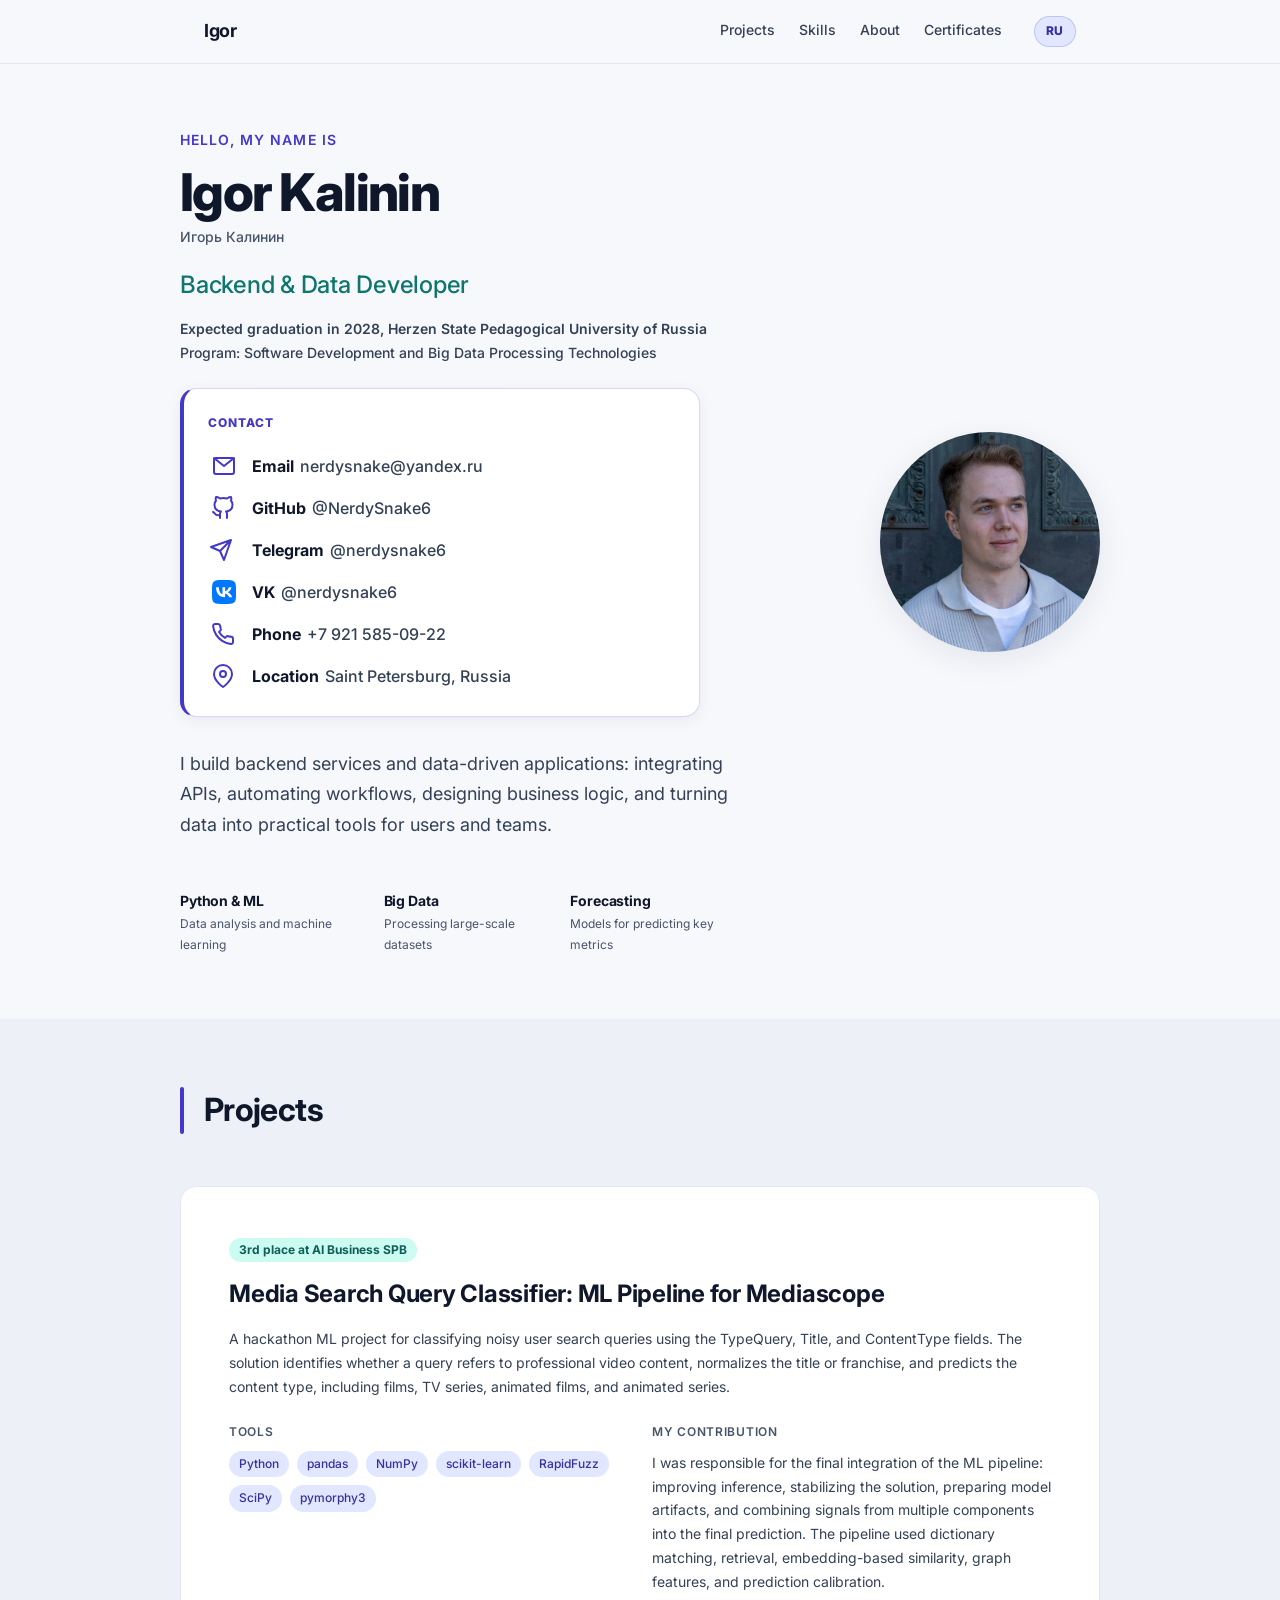
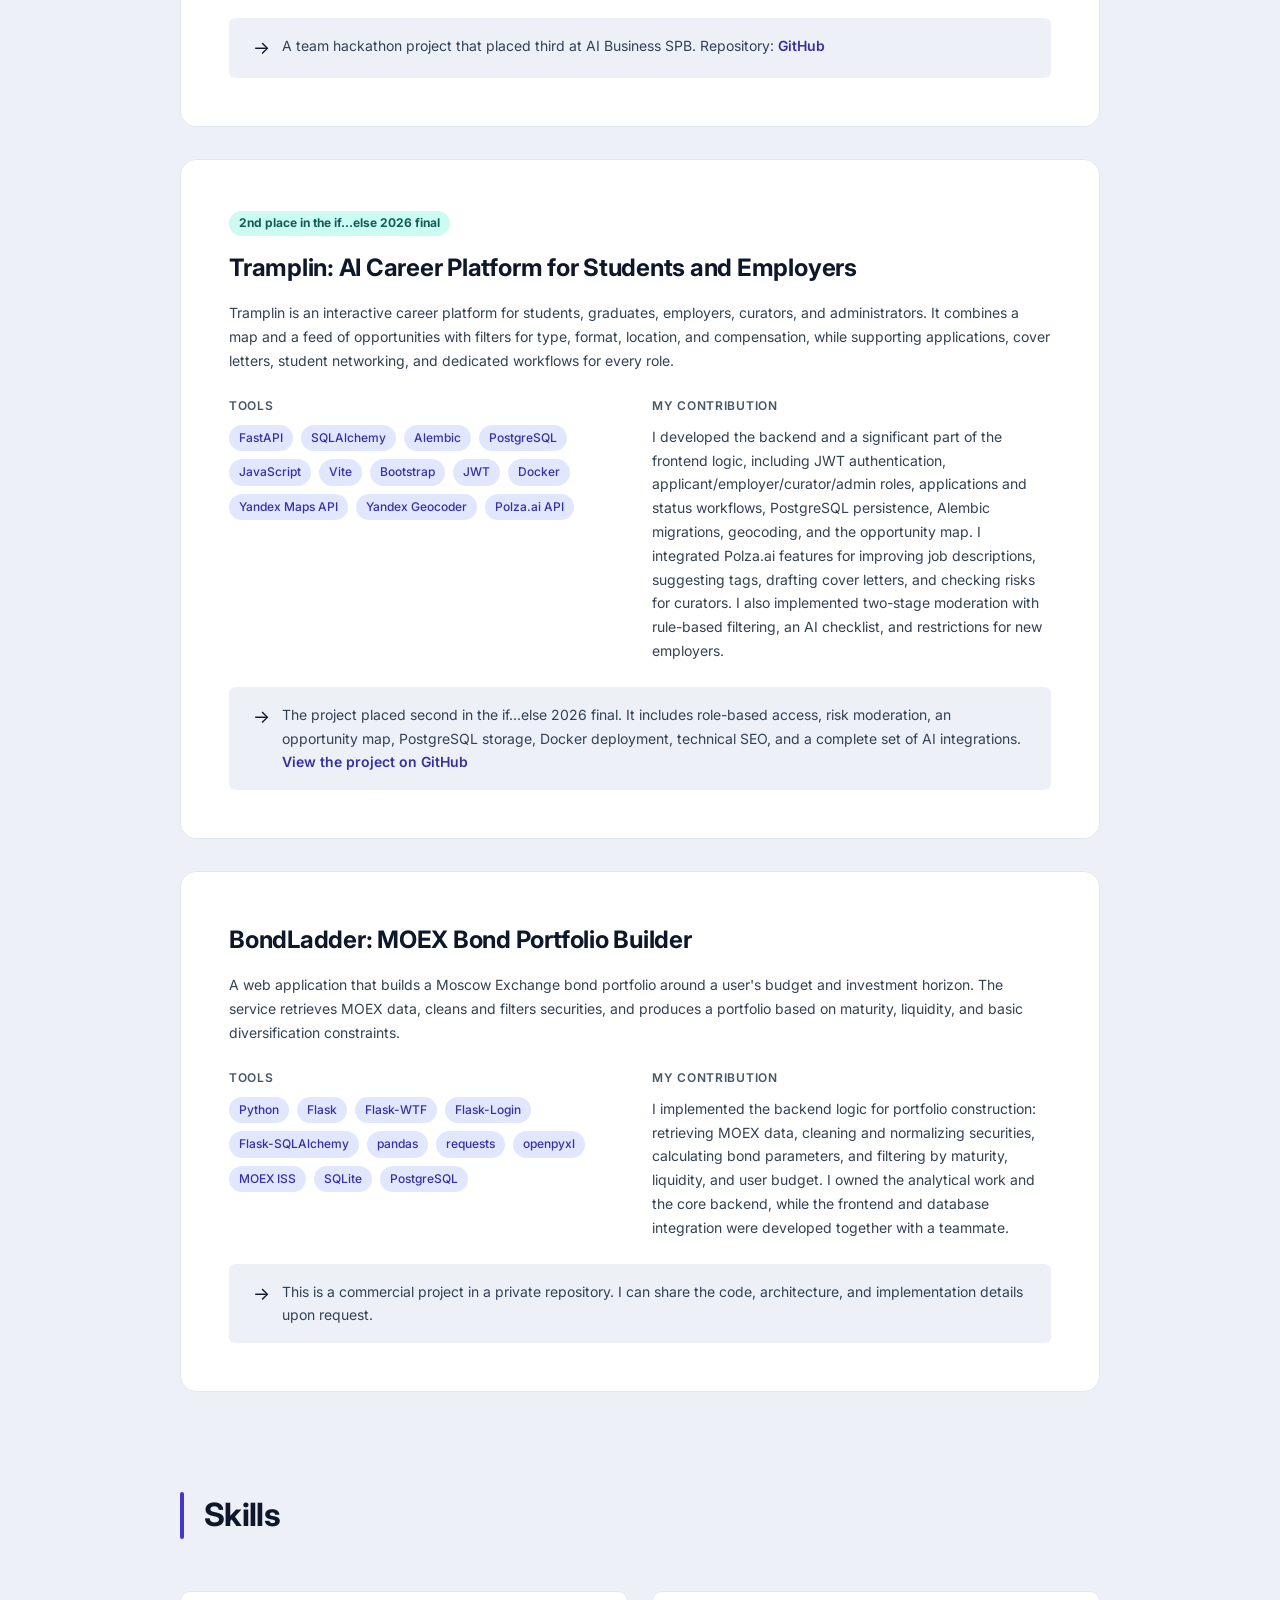
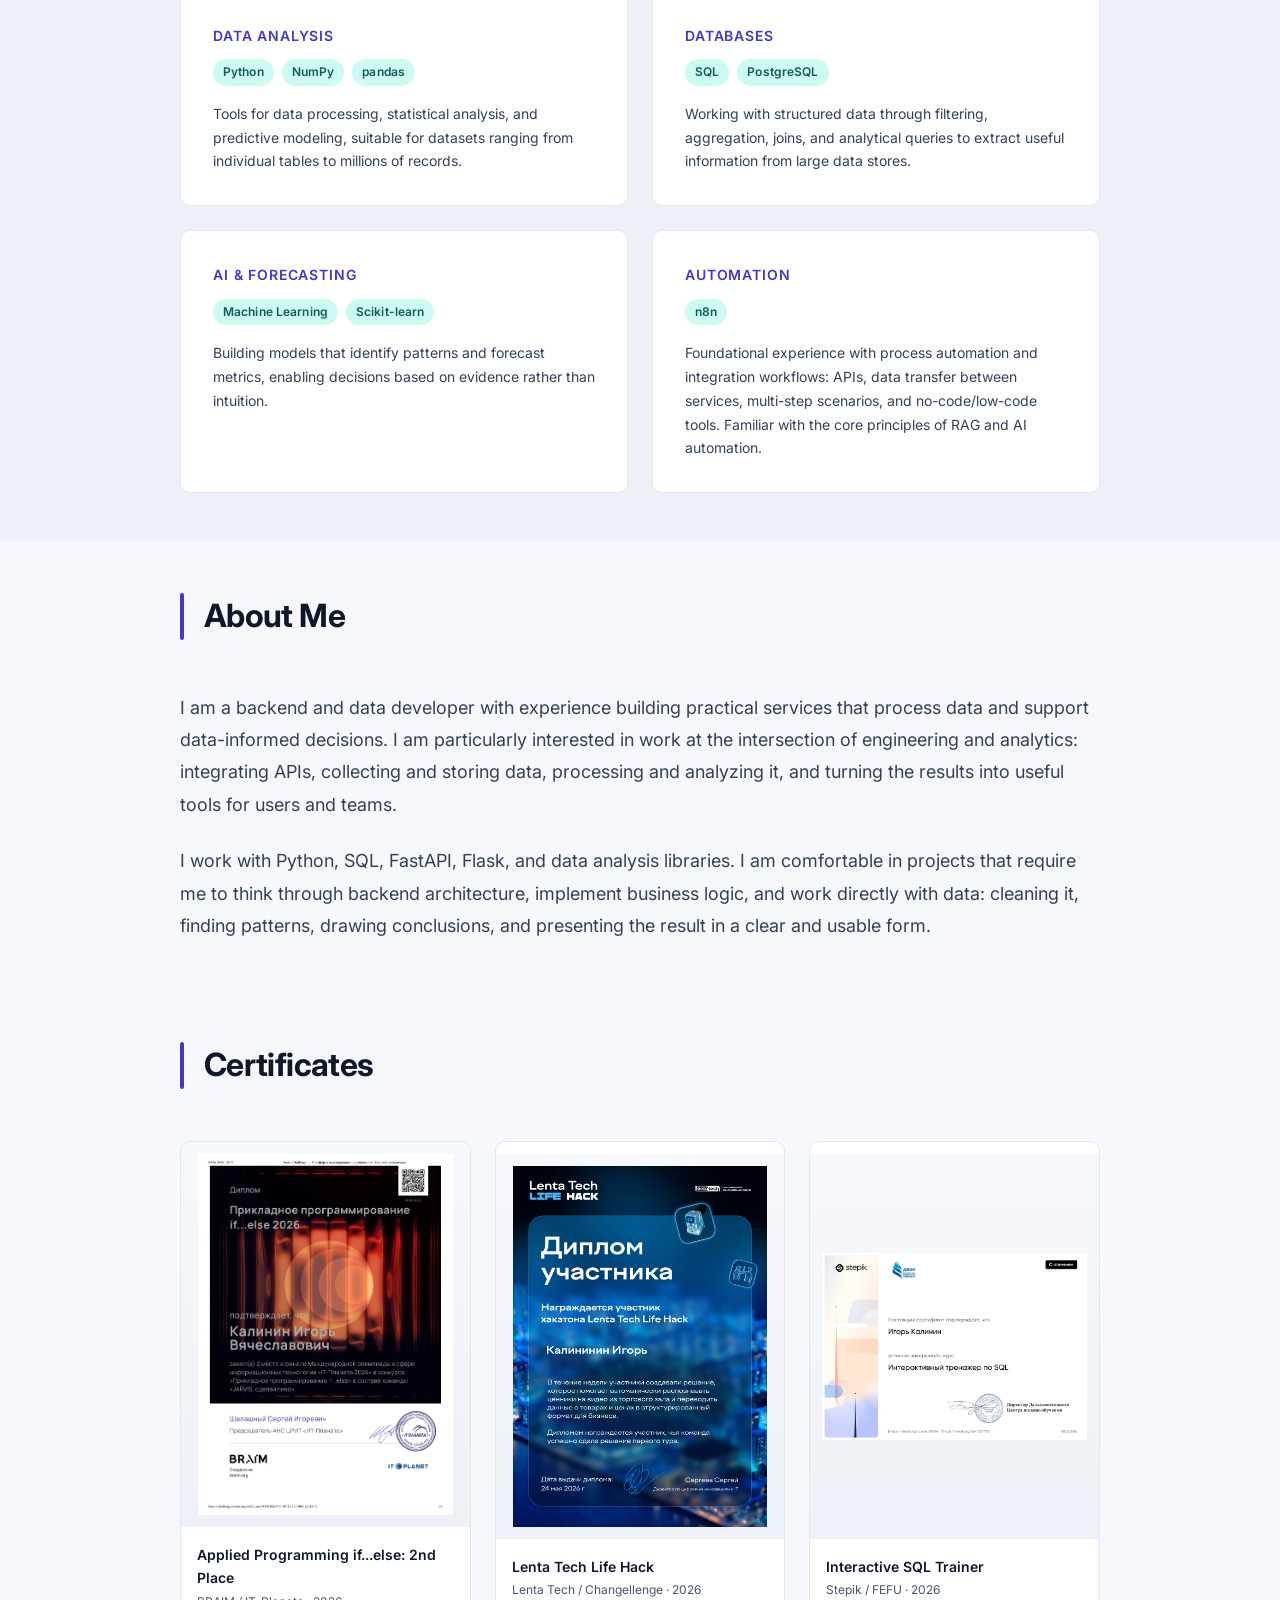
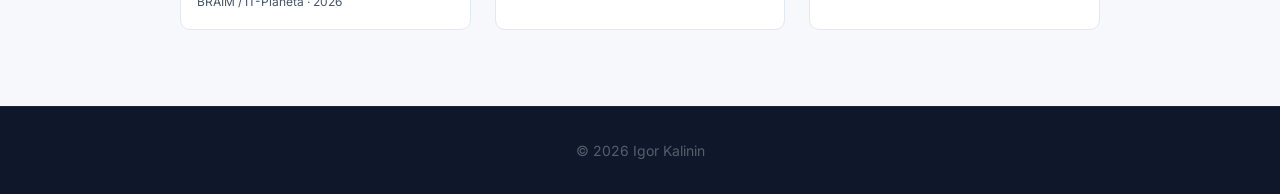
==== commit aef4b82f: "fix: use official VK contact icon" ====
--- a/en/index.html
+++ b/en/index.html
@@ -121,7 +121,10 @@
             </a>
             <a class="hero__contact" href="https://vk.ru/nerdysnake6" target="_blank" rel="noopener">
               <span class="hero__contact-icon" id="hero-contact-vk-icon" aria-hidden="true">
-                <svg viewBox="0 0 24 24"><path d="M3 6l5 12h4l5-12M13 12l6-6M13 12l7 6"/></svg>
+                <svg viewBox="0 0 48 48">
+                  <path d="M0 23.04C0 12.18 0 6.75 3.37 3.37C6.75 0 12.18 0 23.04 0H24.96C35.82 0 41.25 0 44.63 3.37C48 6.75 48 12.18 48 23.04V24.96C48 35.82 48 41.25 44.63 44.63C41.25 48 35.82 48 24.96 48H23.04C12.18 48 6.75 48 3.37 44.63C0 41.25 0 35.82 0 24.96V23.04Z" fill="#0077ff" stroke="none"/>
+                  <path d="M25.54 34.58C14.6 34.58 8.36 27.08 8.1 14.6H13.58C13.76 23.76 17.8 27.64 21 28.44V14.6H26.16V22.5C29.32 22.16 32.64 18.56 33.76 14.6H38.92C38.06 19.48 34.46 23.08 31.9 24.56C34.46 25.76 38.56 28.9 40.12 34.58H34.44C33.22 30.78 30.18 27.84 26.16 27.44V34.58H25.54Z" fill="#fff" stroke="none"/>
+                </svg>
               </span>
               <span class="hero__contact-body">
                 <span class="hero__contact-label">VK</span>
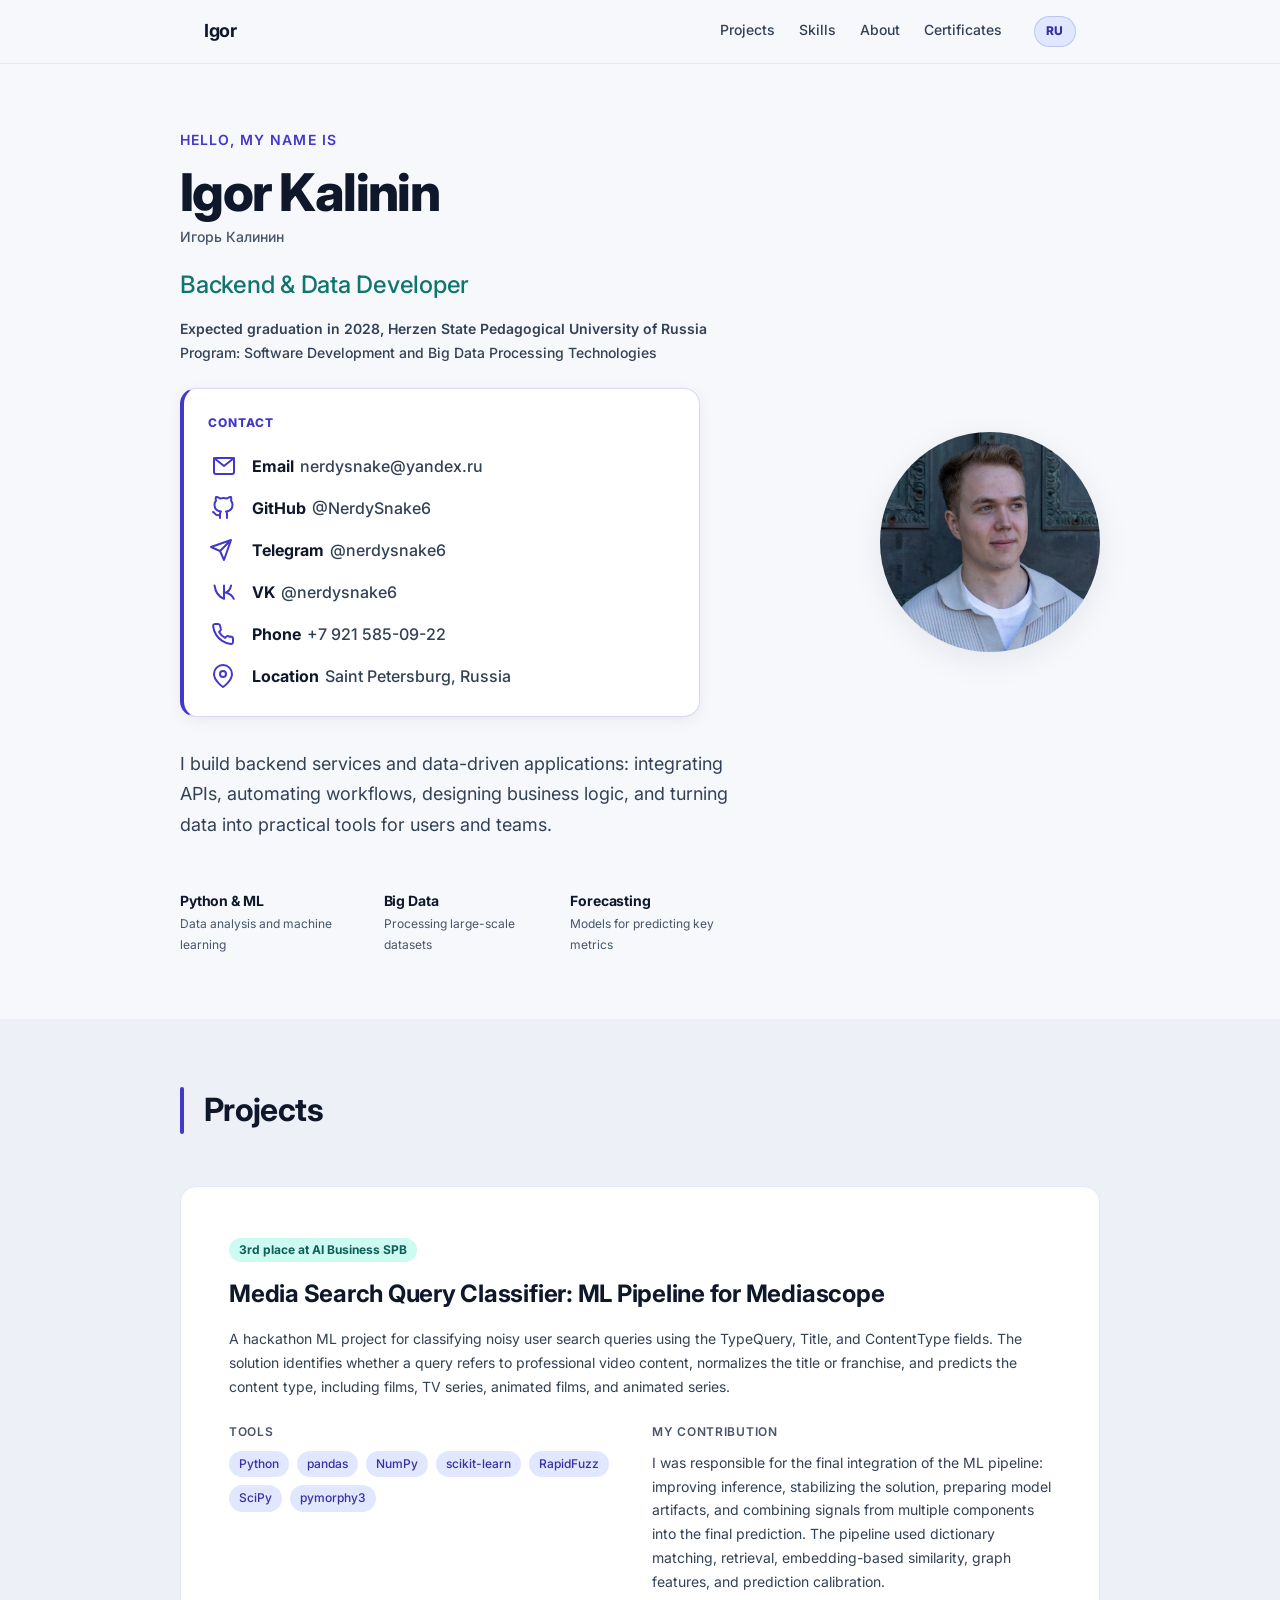
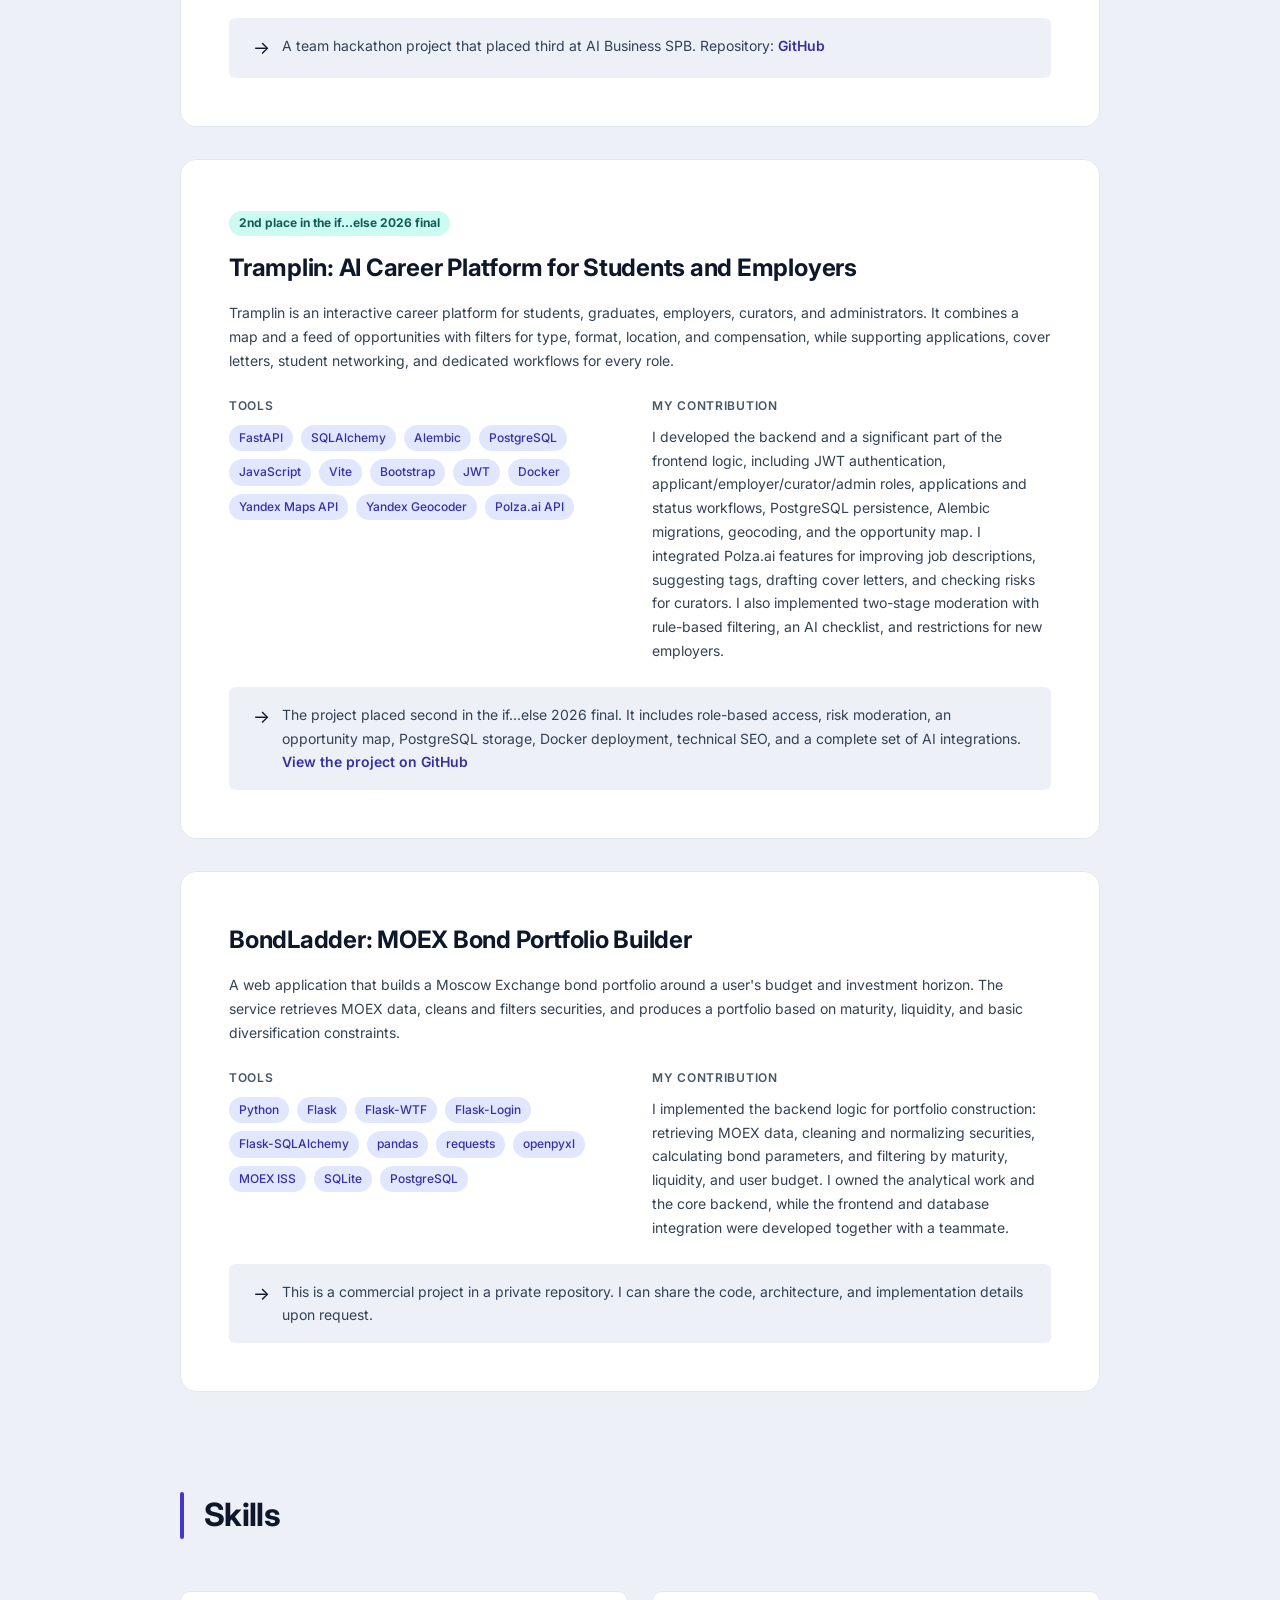
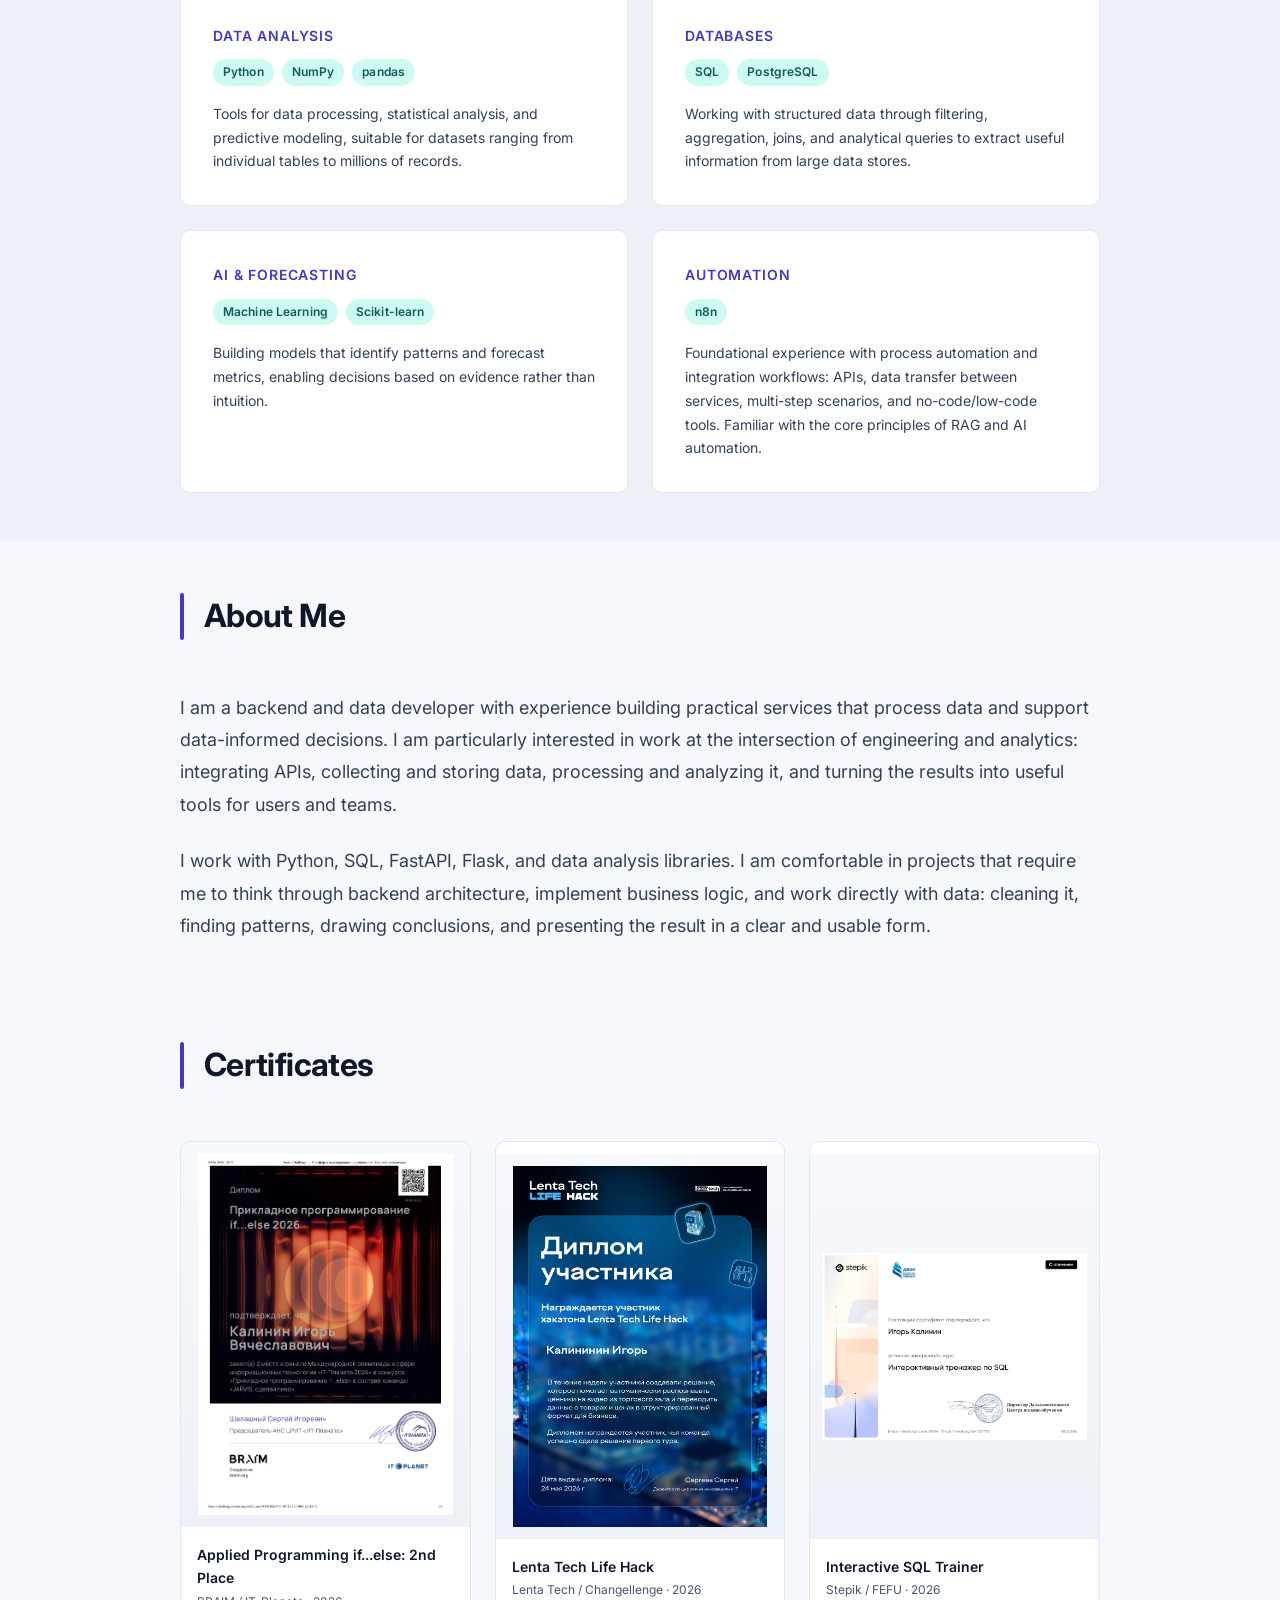
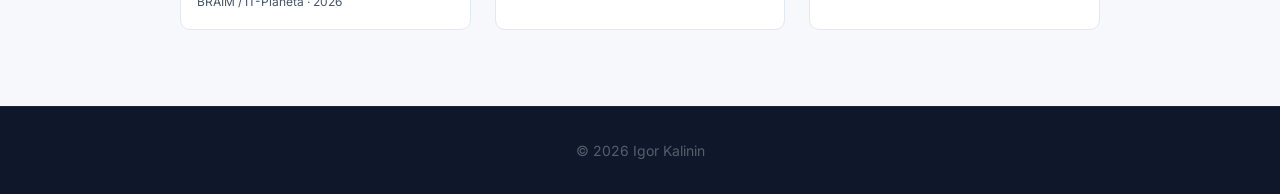
==== commit 35a83252: "fix: match VK icon to contact style" ====
--- a/en/index.html
+++ b/en/index.html
@@ -121,10 +121,7 @@
             </a>
             <a class="hero__contact" href="https://vk.ru/nerdysnake6" target="_blank" rel="noopener">
               <span class="hero__contact-icon" id="hero-contact-vk-icon" aria-hidden="true">
-                <svg viewBox="0 0 48 48">
-                  <path d="M0 23.04C0 12.18 0 6.75 3.37 3.37C6.75 0 12.18 0 23.04 0H24.96C35.82 0 41.25 0 44.63 3.37C48 6.75 48 12.18 48 23.04V24.96C48 35.82 48 41.25 44.63 44.63C41.25 48 35.82 48 24.96 48H23.04C12.18 48 6.75 48 3.37 44.63C0 41.25 0 35.82 0 24.96V23.04Z" fill="#0077ff" stroke="none"/>
-                  <path d="M25.54 34.58C14.6 34.58 8.36 27.08 8.1 14.6H13.58C13.76 23.76 17.8 27.64 21 28.44V14.6H26.16V22.5C29.32 22.16 32.64 18.56 33.76 14.6H38.92C38.06 19.48 34.46 23.08 31.9 24.56C34.46 25.76 38.56 28.9 40.12 34.58H34.44C33.22 30.78 30.18 27.84 26.16 27.44V34.58H25.54Z" fill="#fff" stroke="none"/>
-                </svg>
+                <svg viewBox="0 0 24 24"><path d="M2.5 5.5c1 6.7 4.2 11.2 9.5 13.3V5.5"/><path d="M12 13c3.7-.4 6.1-2.8 7.1-7.5"/><path d="M15 13c3.1.9 5.4 2.8 6.8 5.8"/></svg>
               </span>
               <span class="hero__contact-body">
                 <span class="hero__contact-label">VK</span>
